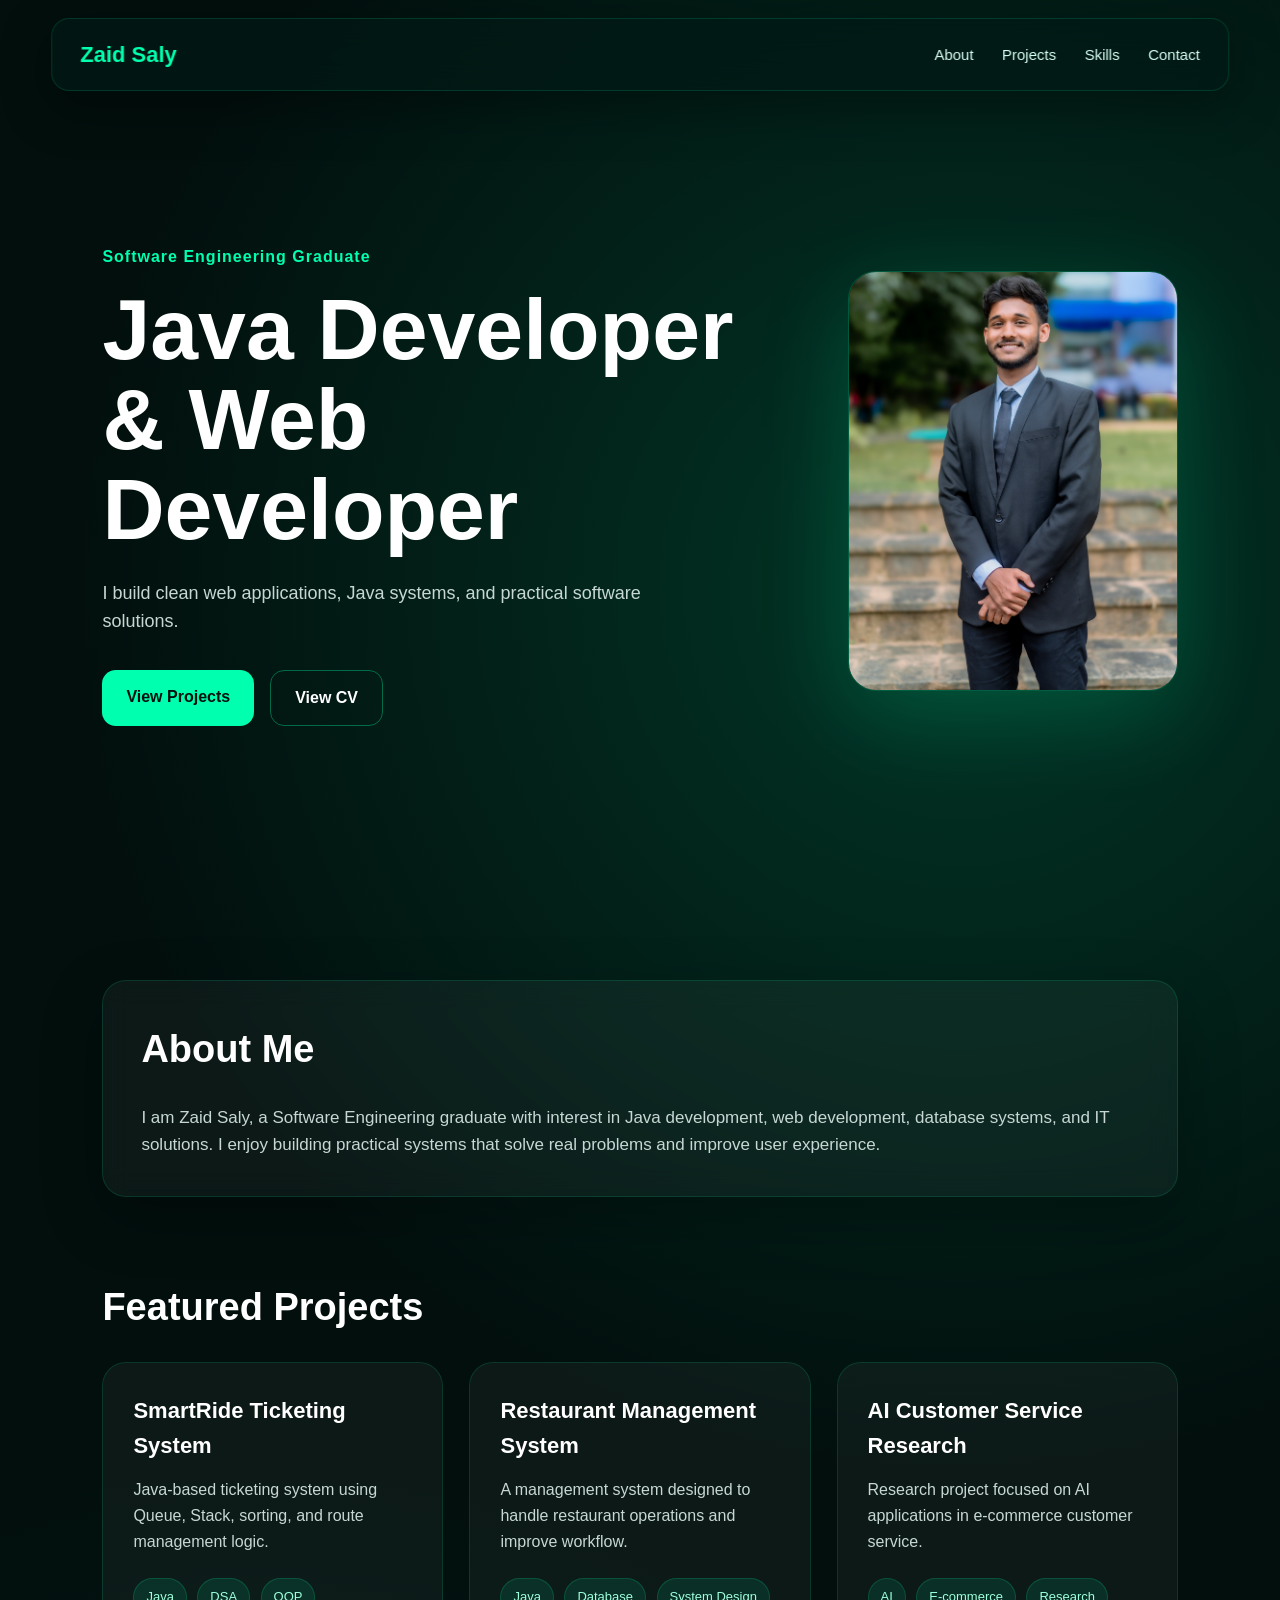
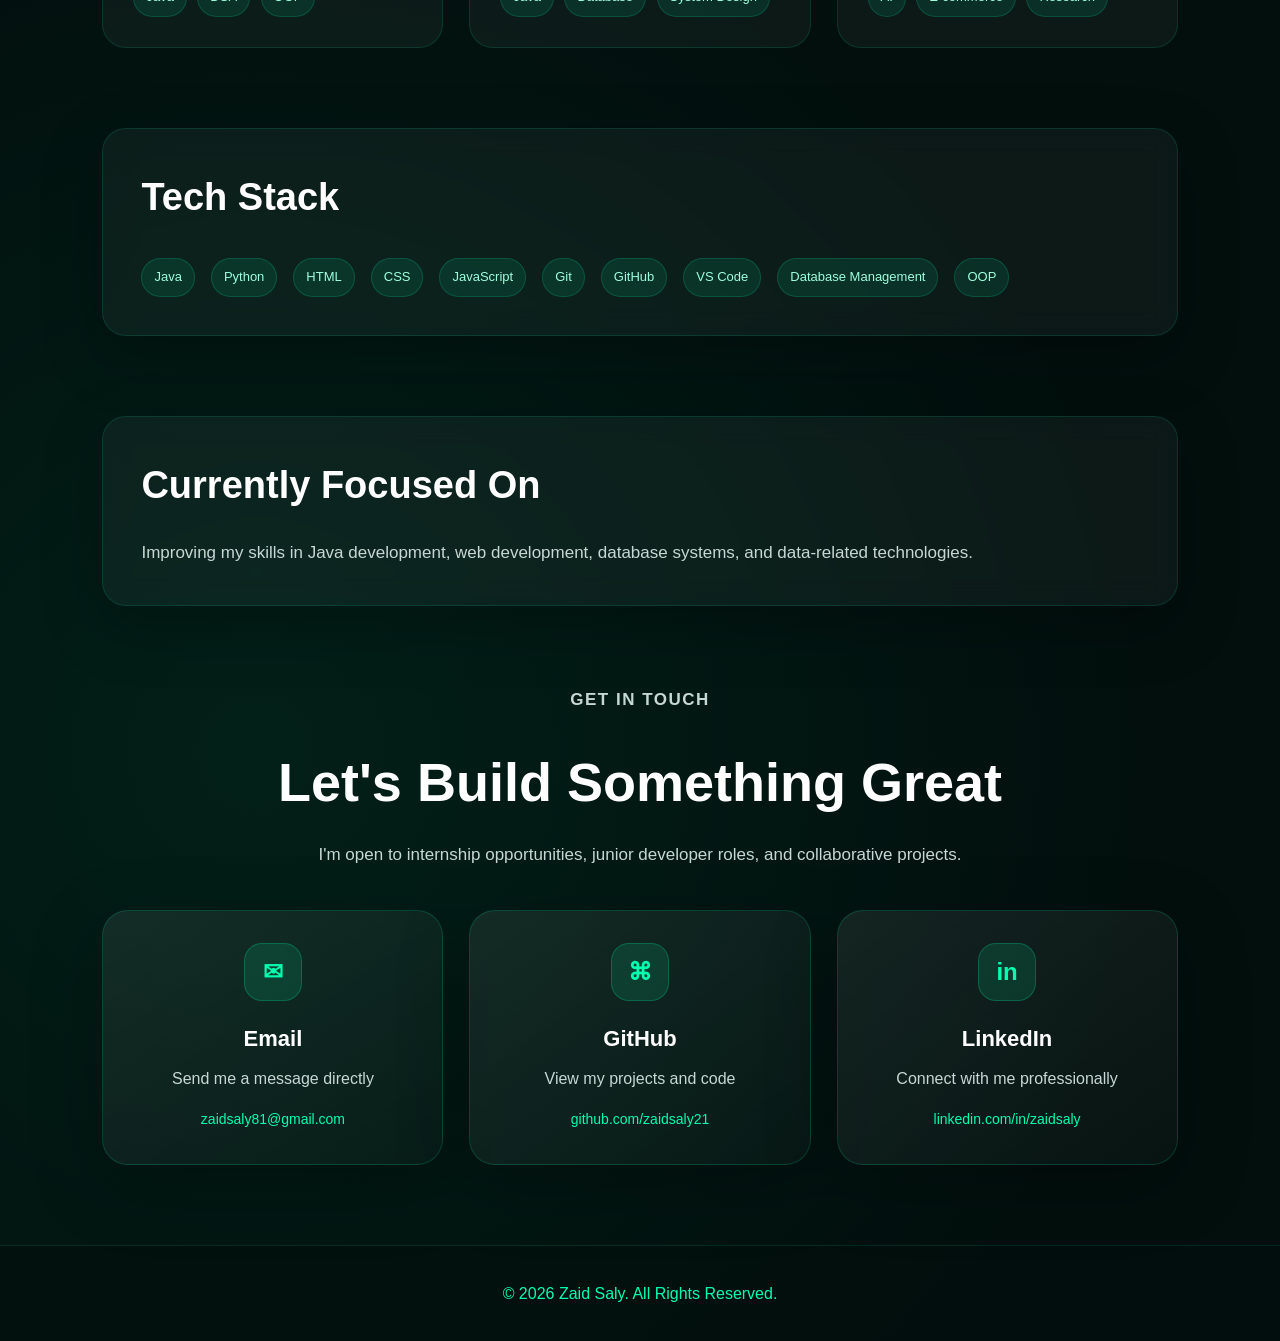
==== index.html @ 328b00de "Upgrade contact section" ====
<!DOCTYPE html>
<html lang="en">
<head>
  <meta charset="UTF-8" />
  <meta name="viewport" content="width=device-width, initial-scale=1.0" />
  <title>Zaid Saly | Portfolio</title>
  <link rel="stylesheet" href="style.css" />
</head>
<body>

  <nav class="navbar">
    <div class="logo">Zaid Saly</div>
    <div class="nav-links">
      <a href="#about">About</a>
      <a href="#projects">Projects</a>
      <a href="#skills">Skills</a>
      <a href="#contact">Contact</a>
    </div>
  </nav>

  <section class="hero">
    <div class="hero-content">
      <p class="tag">Software Engineering Graduate</p>
      <h1>Java Developer<br>& Web Developer</h1>
      <p class="hero-text">
        I build clean web applications, Java systems, and practical software solutions.
      </p>

      <div class="hero-buttons">
        <a href="#projects" class="btn primary">View Projects</a>
        <a href="cv.pdf" class="btn secondary" target="_blank">View CV</a>
      </div>
    </div>

    <div class="hero-image">
      <img src="profile.jpg" alt="Zaid Saly" />
    </div>
  </section>

  <section id="about" class="section card">
    <h2>About Me</h2>
    <p>
      I am Zaid Saly, a Software Engineering graduate with interest in Java development,
      web development, database systems, and IT solutions. I enjoy building practical
      systems that solve real problems and improve user experience.
    </p>
  </section>

  <section id="projects" class="section">
    <h2>Featured Projects</h2>

    <div class="project-grid">
      <div class="project-card">
        <h3>SmartRide Ticketing System</h3>
        <p>
          Java-based ticketing system using Queue, Stack, sorting, and route management logic.
        </p>
        <span>Java</span>
        <span>DSA</span>
        <span>OOP</span>
      </div>

      <div class="project-card">
        <h3>Restaurant Management System</h3>
        <p>
          A management system designed to handle restaurant operations and improve workflow.
        </p>
        <span>Java</span>
        <span>Database</span>
        <span>System Design</span>
      </div>

      <div class="project-card">
        <h3>AI Customer Service Research</h3>
        <p>
          Research project focused on AI applications in e-commerce customer service.
        </p>
        <span>AI</span>
        <span>E-commerce</span>
        <span>Research</span>
      </div>
    </div>
  </section>

  <section id="skills" class="section card">
    <h2>Tech Stack</h2>

    <div class="skills">
      <span>Java</span>
      <span>Python</span>
      <span>HTML</span>
      <span>CSS</span>
      <span>JavaScript</span>
      <span>Git</span>
      <span>GitHub</span>
      <span>VS Code</span>
      <span>Database Management</span>
      <span>OOP</span>
    </div>
  </section>

  <section class="section card">
    <h2>Currently Focused On</h2>
    <p>
      Improving my skills in Java development, web development, database systems,
      and data-related technologies.
    </p>
  </section>

  <section id="contact" class="section contact">
    <div class="contact-header">
      <p class="section-tag">Get In Touch</p>
      <h2>Let's Build Something Great</h2>
      <p>
        I'm open to internship opportunities, junior developer roles, and collaborative projects.
      </p>
    </div>

    <div class="contact-grid">
      <a href="mailto:zaidsaly81@gmail.com" class="contact-card">
        <div class="contact-icon">✉</div>
        <h3>Email</h3>
        <p>Send me a message directly</p>
        <span>zaidsaly81@gmail.com</span>
      </a>

      <a href="https://github.com/zaidsaly21" target="_blank" class="contact-card">
        <div class="contact-icon">⌘</div>
        <h3>GitHub</h3>
        <p>View my projects and code</p>
        <span>github.com/zaidsaly21</span>
      </a>

      <a href="https://www.linkedin.com/in/zaidsaly" target="_blank" class="contact-card">
        <div class="contact-icon">in</div>
        <h3>LinkedIn</h3>
        <p>Connect with me professionally</p>
        <span>linkedin.com/in/zaidsaly</span>
      </a>
    </div>
  </section>

  <footer>
    <p>© 2026 Zaid Saly. All Rights Reserved.</p>
  </footer>

  <script src="script.js"></script>
</body>
</html>
---- style.css ----
* {
  margin: 0;
  padding: 0;
  box-sizing: border-box;
  font-family: "Segoe UI", sans-serif;
}

html {
  scroll-behavior: smooth;
}

body {
  background:
    radial-gradient(circle at 75% 20%, rgba(0, 255, 170, 0.16), transparent 35%),
    radial-gradient(circle at 20% 80%, rgba(0, 180, 120, 0.10), transparent 35%),
    #020f0d;
  color: #ffffff;
  line-height: 1.6;
}

/* Navbar */
.navbar {
  position: fixed;
  top: 18px;
  left: 50%;
  transform: translateX(-50%);
  width: 92%;
  max-width: 1180px;
  padding: 18px 28px;
  display: flex;
  justify-content: space-between;
  align-items: center;
  background: rgba(2, 25, 21, 0.72);
  border: 1px solid rgba(0, 255, 170, 0.15);
  border-radius: 18px;
  backdrop-filter: blur(16px);
  z-index: 1000;
  box-shadow: 0 15px 50px rgba(0, 0, 0, 0.35);
}

.logo {
  font-size: 22px;
  font-weight: 700;
  color: #00ffae;
}

.nav-links a {
  color: #d8fff3;
  text-decoration: none;
  margin-left: 24px;
  font-size: 15px;
  transition: 0.3s;
}

.nav-links a:hover {
  color: #00ffae;
}

/* Hero */
.hero {
  min-height: 100vh;
  padding: 150px 8% 80px;
  display: flex;
  justify-content: space-between;
  align-items: center;
  gap: 60px;
}

.hero-content {
  max-width: 650px;
}

.tag {
  color: #00ffae;
  font-weight: 600;
  margin-bottom: 14px;
  letter-spacing: 1px;
}

.hero h1 {
  font-size: clamp(46px, 7vw, 86px);
  line-height: 1.05;
  margin-bottom: 24px;
}

.hero-text {
  max-width: 560px;
  color: #c7d8d4;
  font-size: 18px;
  margin-bottom: 34px;
}

.hero-buttons {
  display: flex;
  gap: 16px;
  flex-wrap: wrap;
}

.btn {
  padding: 14px 24px;
  border-radius: 14px;
  text-decoration: none;
  font-weight: 600;
  transition: 0.3s;
}

.primary {
  background: #00ffae;
  color: #02110d;
}

.primary:hover {
  transform: translateY(-4px);
  box-shadow: 0 15px 40px rgba(0, 255, 174, 0.25);
}

.secondary {
  border: 1px solid rgba(0, 255, 174, 0.35);
  color: #ffffff;
}

.secondary:hover {
  background: rgba(0, 255, 174, 0.10);
  transform: translateY(-4px);
}

/* Hero image */
.hero-image img {
  width: 330px;
  height: 420px;
  object-fit: cover;
  border-radius: 28px;
  border: 1px solid rgba(0, 255, 174, 0.22);
  box-shadow: 0 25px 90px rgba(0, 255, 170, 0.18);
}

/* Sections */
.section {
  width: 84%;
  max-width: 1180px;
  margin: 80px auto;
}

.section h2 {
  font-size: 38px;
  margin-bottom: 24px;
}

.card {
  padding: 38px;
  background: rgba(255, 255, 255, 0.045);
  border: 1px solid rgba(0, 255, 174, 0.13);
  border-radius: 24px;
  backdrop-filter: blur(14px);
  box-shadow: 0 20px 60px rgba(0, 0, 0, 0.25);
}

.card p {
  color: #c7d8d4;
  font-size: 17px;
}

/* Projects */
.project-grid {
  display: grid;
  grid-template-columns: repeat(3, 1fr);
  gap: 26px;
}

.project-card {
  padding: 30px;
  border-radius: 24px;
  background: rgba(255, 255, 255, 0.045);
  border: 1px solid rgba(0, 255, 174, 0.13);
  transition: 0.3s;
}

.project-card:hover {
  transform: translateY(-10px);
  box-shadow: 0 22px 70px rgba(0, 255, 174, 0.12);
}

.project-card h3 {
  font-size: 22px;
  margin-bottom: 14px;
}

.project-card p {
  color: #c7d8d4;
  margin-bottom: 18px;
}

.project-card span,
.skills span {
  display: inline-block;
  margin: 6px 6px 0 0;
  padding: 8px 12px;
  background: rgba(0, 255, 174, 0.10);
  color: #9effdd;
  border: 1px solid rgba(0, 255, 174, 0.16);
  border-radius: 999px;
  font-size: 13px;
}

/* Skills */
.skills {
  display: flex;
  flex-wrap: wrap;
  gap: 10px;
}

/* Contact */
.contact {
  text-align: center;
}

.contact p {
  color: #c7d8d4;
  margin-bottom: 26px;
}

.contact .hero-buttons {
  justify-content: center;
}

/* Footer */
footer {
  text-align: center;
  padding: 35px 20px;
  color: #8da39d;
}

/* Animation */
.reveal {
  opacity: 0;
  transform: translateY(35px);
  transition: 0.8s ease;
}

.reveal.active {
  opacity: 1;
  transform: translateY(0);
}

/* Mobile */
@media (max-width: 900px) {
  .hero {
    flex-direction: column;
    text-align: center;
    padding-top: 140px;
  }

  .hero-buttons {
    justify-content: center;
  }

  .project-grid {
    grid-template-columns: 1fr;
  }

  .nav-links {
    display: none;
  }

  .hero-image img {
    width: 280px;
    height: 360px;
  }
}

/* Advanced Contact Section */
.contact {
  text-align: center;
}

.contact-header {
  max-width: 760px;
  margin: 0 auto 42px;
}

.section-tag {
  color: #00ffae;
  font-weight: 700;
  letter-spacing: 1.5px;
  text-transform: uppercase;
  margin-bottom: 10px;
}

.contact-header h2 {
  font-size: clamp(34px, 5vw, 54px);
  margin-bottom: 16px;
}

.contact-header p {
  color: #c7d8d4;
  font-size: 17px;
}

.contact-grid {
  display: grid;
  grid-template-columns: repeat(3, 1fr);
  gap: 26px;
}

.contact-card {
  text-decoration: none;
  color: #ffffff;
  padding: 32px 26px;
  border-radius: 26px;
  background:
    linear-gradient(145deg, rgba(255,255,255,0.075), rgba(255,255,255,0.025));
  border: 1px solid rgba(0, 255, 174, 0.16);
  box-shadow: 0 20px 70px rgba(0, 0, 0, 0.25);
  transition: 0.35s ease;
  position: relative;
  overflow: hidden;
}

.contact-card::before {
  content: "";
  position: absolute;
  inset: -1px;
  background: radial-gradient(circle at top, rgba(0, 255, 174, 0.18), transparent 45%);
  opacity: 0;
  transition: 0.35s ease;
}

.contact-card:hover::before {
  opacity: 1;
}

.contact-card:hover {
  transform: translateY(-10px);
  border-color: rgba(0, 255, 174, 0.38);
  box-shadow: 0 28px 90px rgba(0, 255, 174, 0.13);
}

.contact-icon {
  width: 58px;
  height: 58px;
  margin: 0 auto 20px;
  border-radius: 18px;
  display: grid;
  place-items: center;
  background: rgba(0, 255, 174, 0.12);
  color: #00ffae;
  border: 1px solid rgba(0, 255, 174, 0.22);
  font-size: 24px;
  font-weight: 800;
}

.contact-card h3 {
  font-size: 22px;
  margin-bottom: 10px;
  position: relative;
  z-index: 1;
}

.contact-card p {
  color: #c7d8d4;
  margin-bottom: 14px;
  position: relative;
  z-index: 1;
}

.contact-card span {
  color: #00ffae;
  font-size: 14px;
  position: relative;
  z-index: 1;
}

/* Footer same color style */
footer {
  border-top: 1px solid rgba(0, 255, 174, 0.12);
  background: rgba(2, 15, 13, 0.65);
}

footer p {
  color: #00ffae;
}

/* Mobile contact cards */
@media (max-width: 900px) {
  .contact-grid {
    grid-template-columns: 1fr;
  }
}
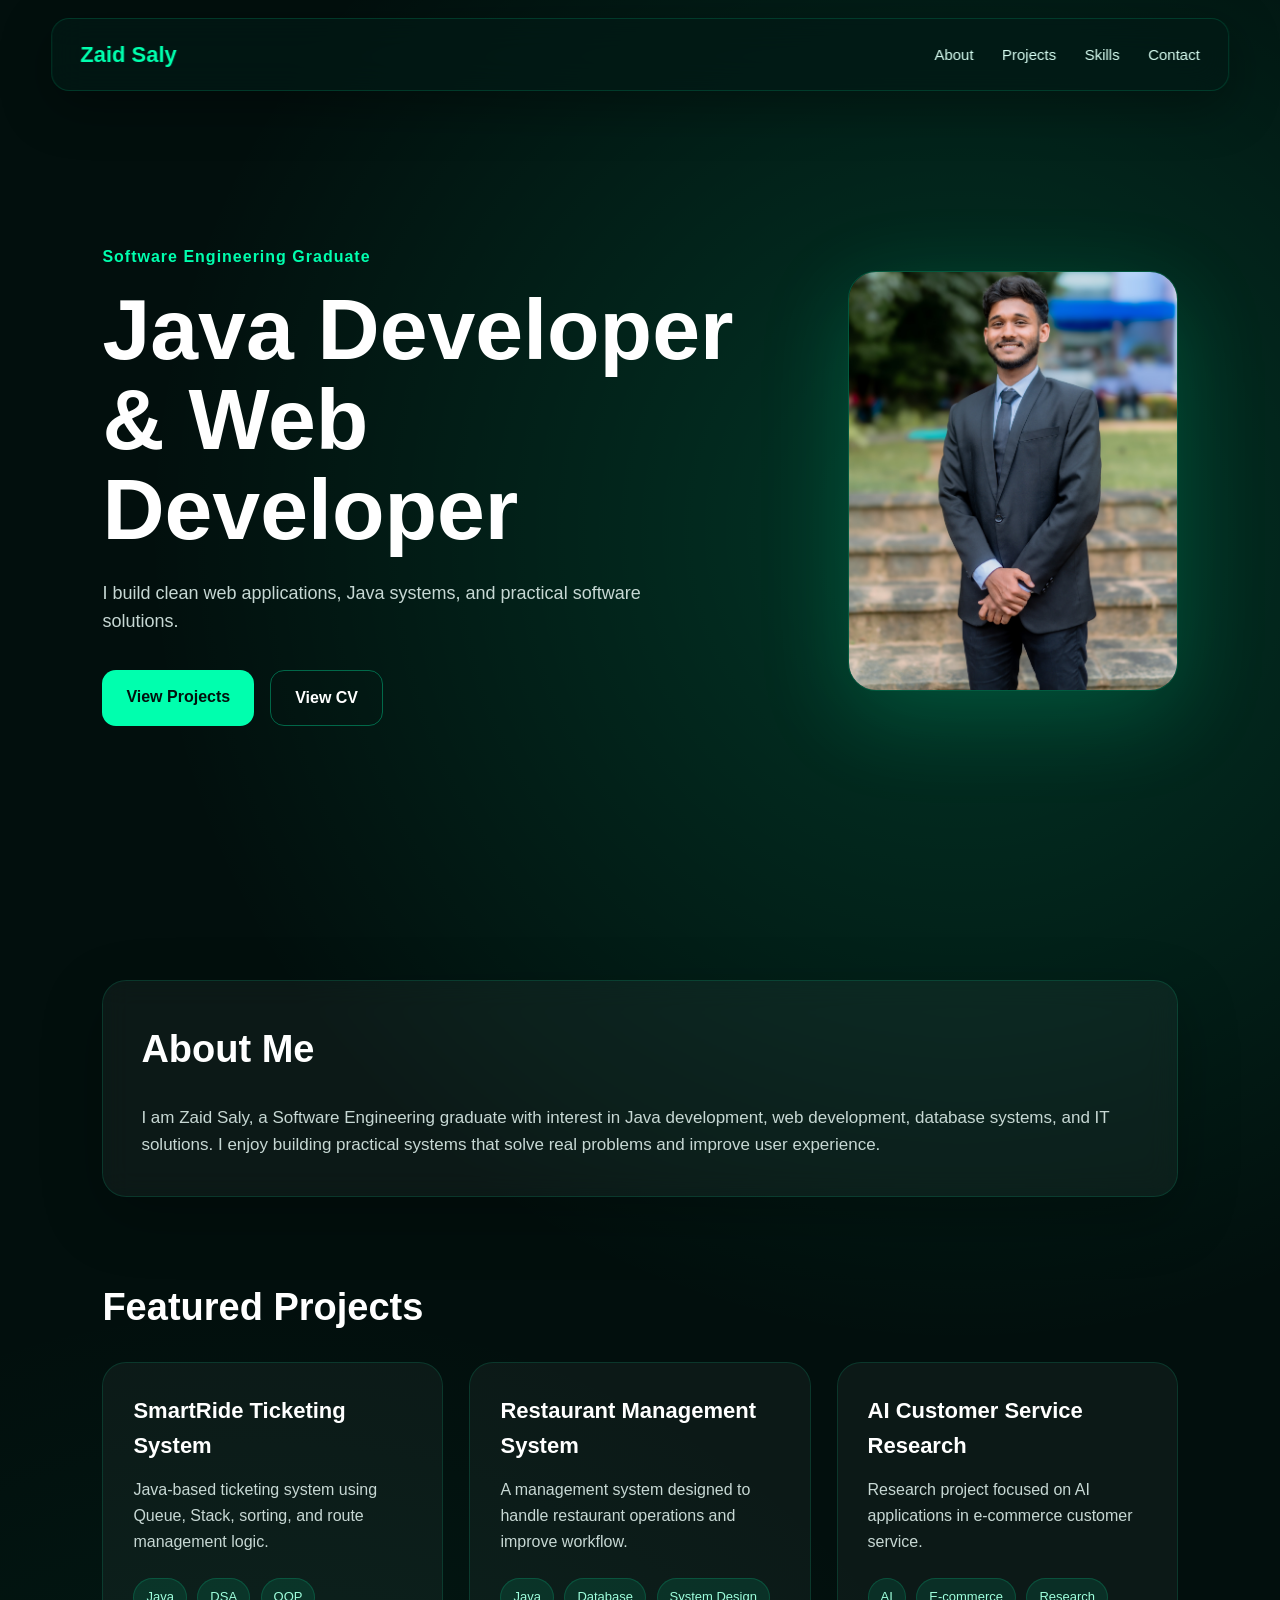
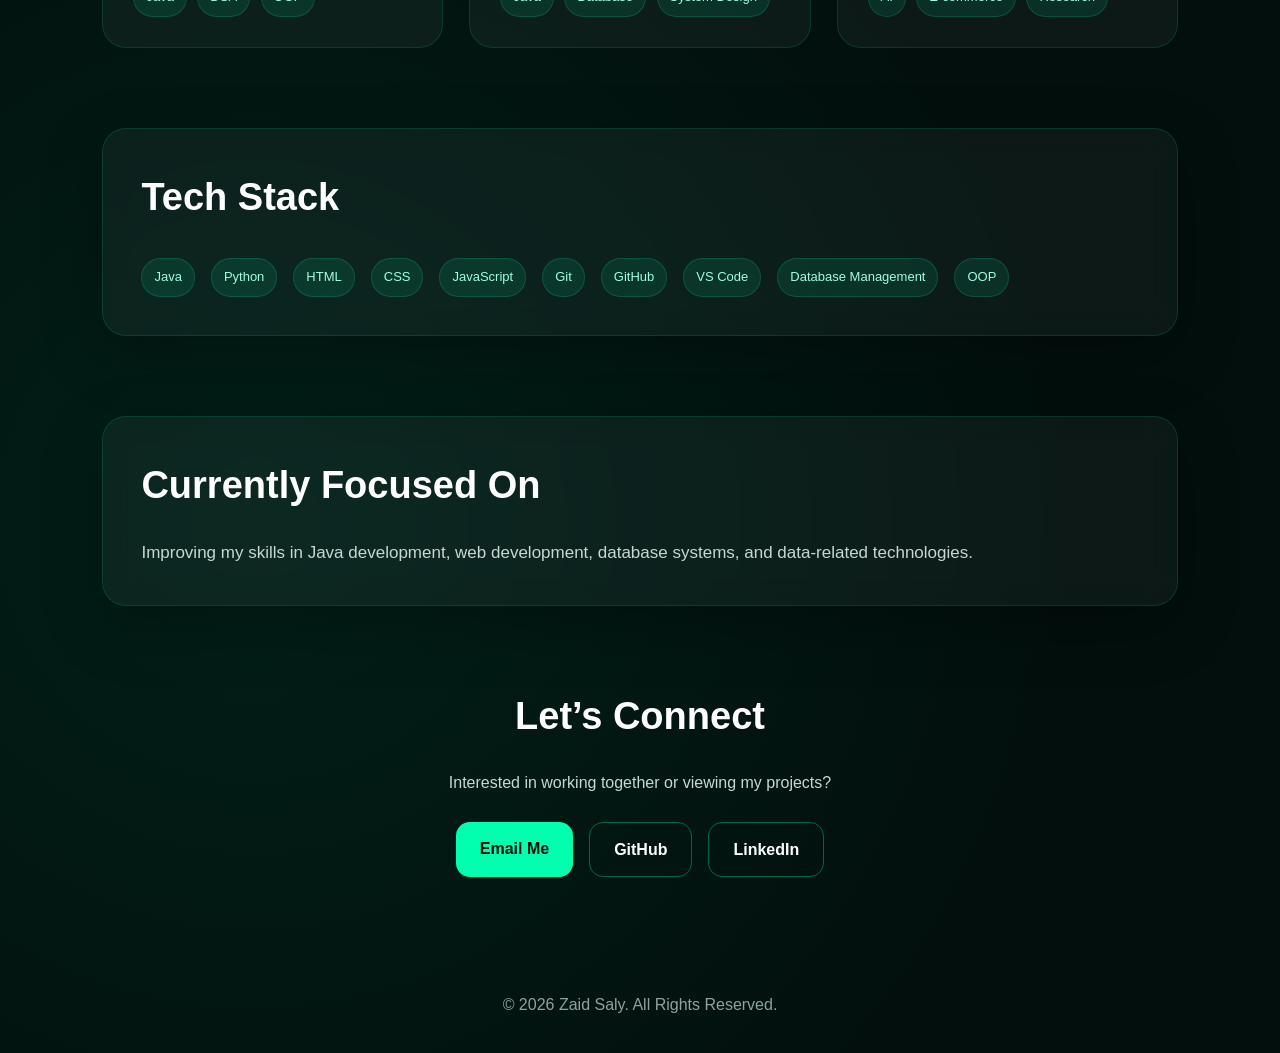
==== commit 4a0e0655: "Upgrade portfolio design" ====
--- a/index.html
+++ b/index.html
@@ -108,35 +108,13 @@
   </section>
 
   <section id="contact" class="section contact">
-    <div class="contact-header">
-      <p class="section-tag">Get In Touch</p>
-      <h2>Let's Build Something Great</h2>
-      <p>
-        I'm open to internship opportunities, junior developer roles, and collaborative projects.
-      </p>
-    </div>
+    <h2>Let’s Connect</h2>
+    <p>Interested in working together or viewing my projects?</p>
 
-    <div class="contact-grid">
-      <a href="mailto:zaidsaly81@gmail.com" class="contact-card">
-        <div class="contact-icon">✉</div>
-        <h3>Email</h3>
-        <p>Send me a message directly</p>
-        <span>zaidsaly81@gmail.com</span>
-      </a>
-
-      <a href="https://github.com/zaidsaly21" target="_blank" class="contact-card">
-        <div class="contact-icon">⌘</div>
-        <h3>GitHub</h3>
-        <p>View my projects and code</p>
-        <span>github.com/zaidsaly21</span>
-      </a>
-
-      <a href="https://www.linkedin.com/in/zaidsaly" target="_blank" class="contact-card">
-        <div class="contact-icon">in</div>
-        <h3>LinkedIn</h3>
-        <p>Connect with me professionally</p>
-        <span>linkedin.com/in/zaidsaly</span>
-      </a>
+    <div class="hero-buttons">
+      <a href="mailto:zaidsaly81@gmail.com" class="btn primary">Email Me</a>
+      <a href="https://github.com/zaidsaly21" class="btn secondary" target="_blank">GitHub</a>
+      <a href="https://www.linkedin.com/in/zaidsaly" class="btn secondary" target="_blank">LinkedIn</a>
     </div>
   </section>
 
--- a/style.css
+++ b/style.css
@@ -266,123 +266,4 @@
     width: 280px;
     height: 360px;
   }
-}
-
-/* Advanced Contact Section */
-.contact {
-  text-align: center;
-}
-
-.contact-header {
-  max-width: 760px;
-  margin: 0 auto 42px;
-}
-
-.section-tag {
-  color: #00ffae;
-  font-weight: 700;
-  letter-spacing: 1.5px;
-  text-transform: uppercase;
-  margin-bottom: 10px;
-}
-
-.contact-header h2 {
-  font-size: clamp(34px, 5vw, 54px);
-  margin-bottom: 16px;
-}
-
-.contact-header p {
-  color: #c7d8d4;
-  font-size: 17px;
-}
-
-.contact-grid {
-  display: grid;
-  grid-template-columns: repeat(3, 1fr);
-  gap: 26px;
-}
-
-.contact-card {
-  text-decoration: none;
-  color: #ffffff;
-  padding: 32px 26px;
-  border-radius: 26px;
-  background:
-    linear-gradient(145deg, rgba(255,255,255,0.075), rgba(255,255,255,0.025));
-  border: 1px solid rgba(0, 255, 174, 0.16);
-  box-shadow: 0 20px 70px rgba(0, 0, 0, 0.25);
-  transition: 0.35s ease;
-  position: relative;
-  overflow: hidden;
-}
-
-.contact-card::before {
-  content: "";
-  position: absolute;
-  inset: -1px;
-  background: radial-gradient(circle at top, rgba(0, 255, 174, 0.18), transparent 45%);
-  opacity: 0;
-  transition: 0.35s ease;
-}
-
-.contact-card:hover::before {
-  opacity: 1;
-}
-
-.contact-card:hover {
-  transform: translateY(-10px);
-  border-color: rgba(0, 255, 174, 0.38);
-  box-shadow: 0 28px 90px rgba(0, 255, 174, 0.13);
-}
-
-.contact-icon {
-  width: 58px;
-  height: 58px;
-  margin: 0 auto 20px;
-  border-radius: 18px;
-  display: grid;
-  place-items: center;
-  background: rgba(0, 255, 174, 0.12);
-  color: #00ffae;
-  border: 1px solid rgba(0, 255, 174, 0.22);
-  font-size: 24px;
-  font-weight: 800;
-}
-
-.contact-card h3 {
-  font-size: 22px;
-  margin-bottom: 10px;
-  position: relative;
-  z-index: 1;
-}
-
-.contact-card p {
-  color: #c7d8d4;
-  margin-bottom: 14px;
-  position: relative;
-  z-index: 1;
-}
-
-.contact-card span {
-  color: #00ffae;
-  font-size: 14px;
-  position: relative;
-  z-index: 1;
-}
-
-/* Footer same color style */
-footer {
-  border-top: 1px solid rgba(0, 255, 174, 0.12);
-  background: rgba(2, 15, 13, 0.65);
-}
-
-footer p {
-  color: #00ffae;
-}
-
-/* Mobile contact cards */
-@media (max-width: 900px) {
-  .contact-grid {
-    grid-template-columns: 1fr;
-  }
 }
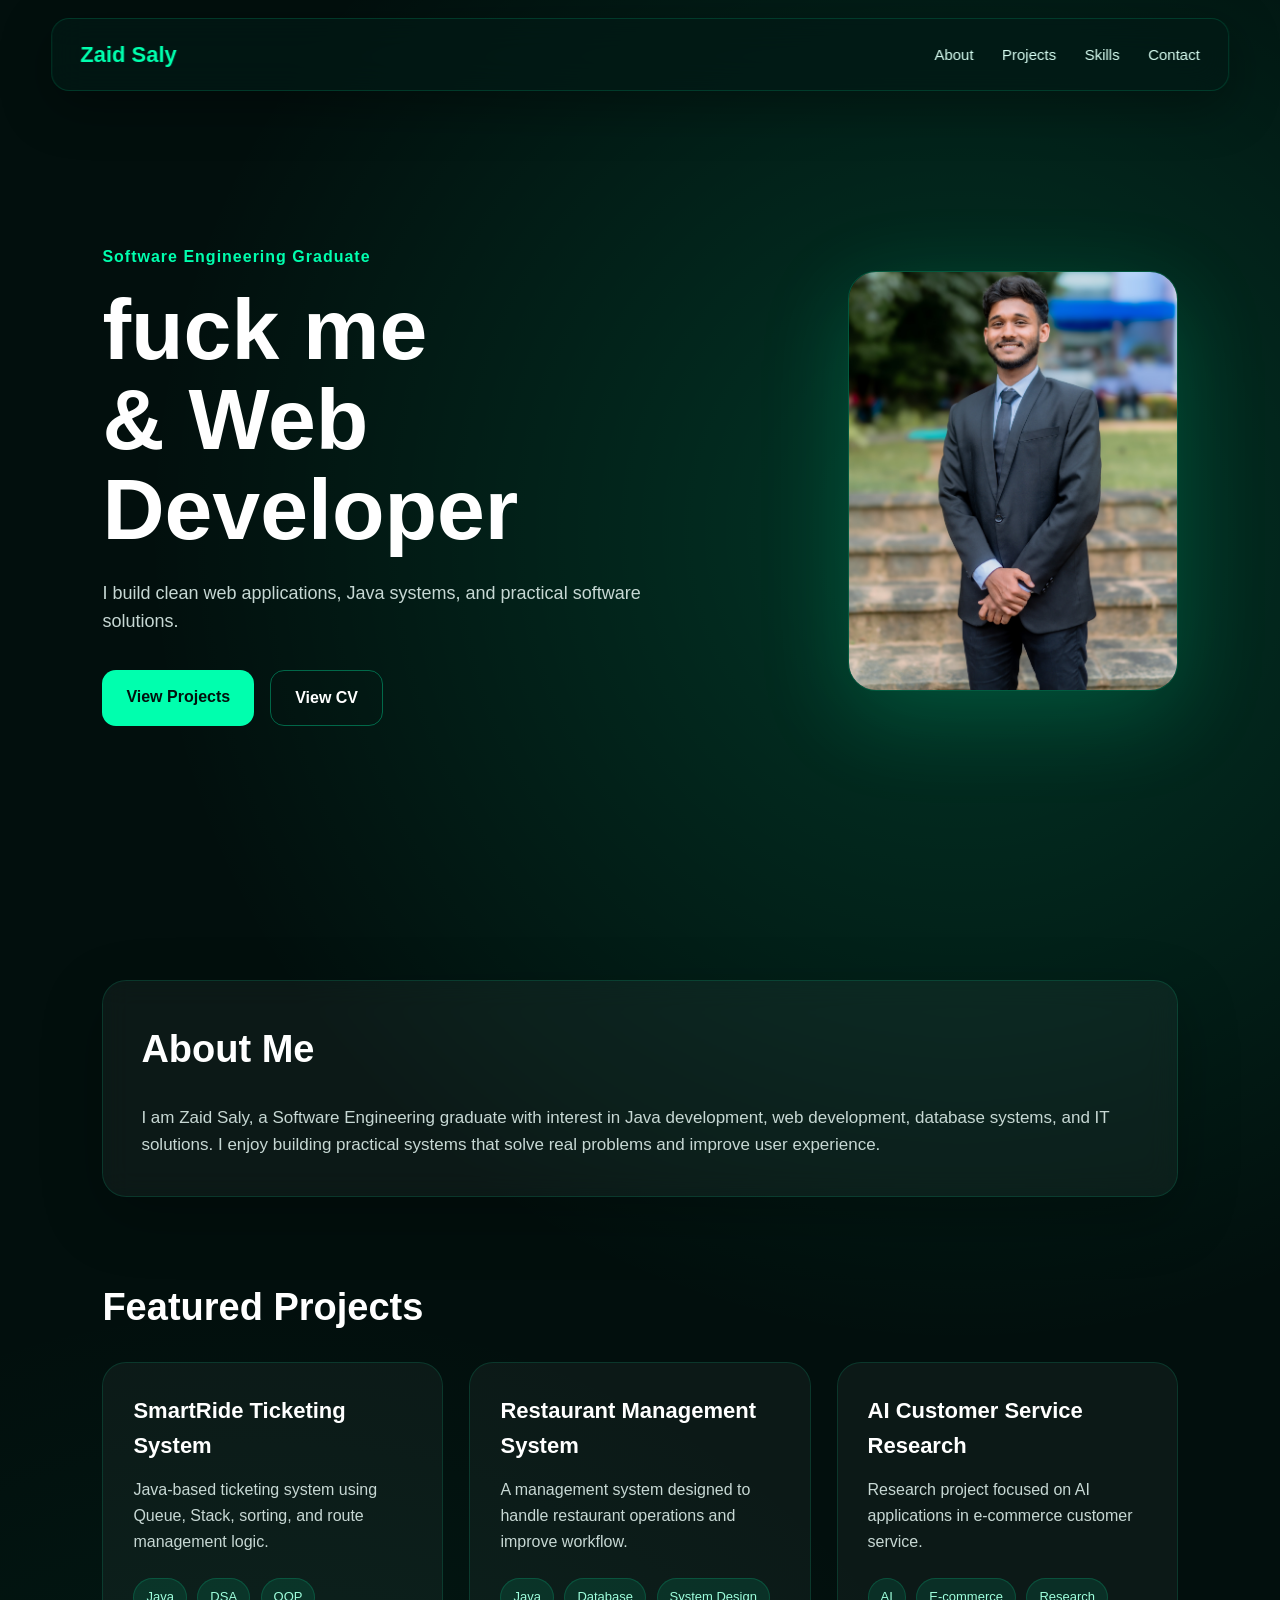
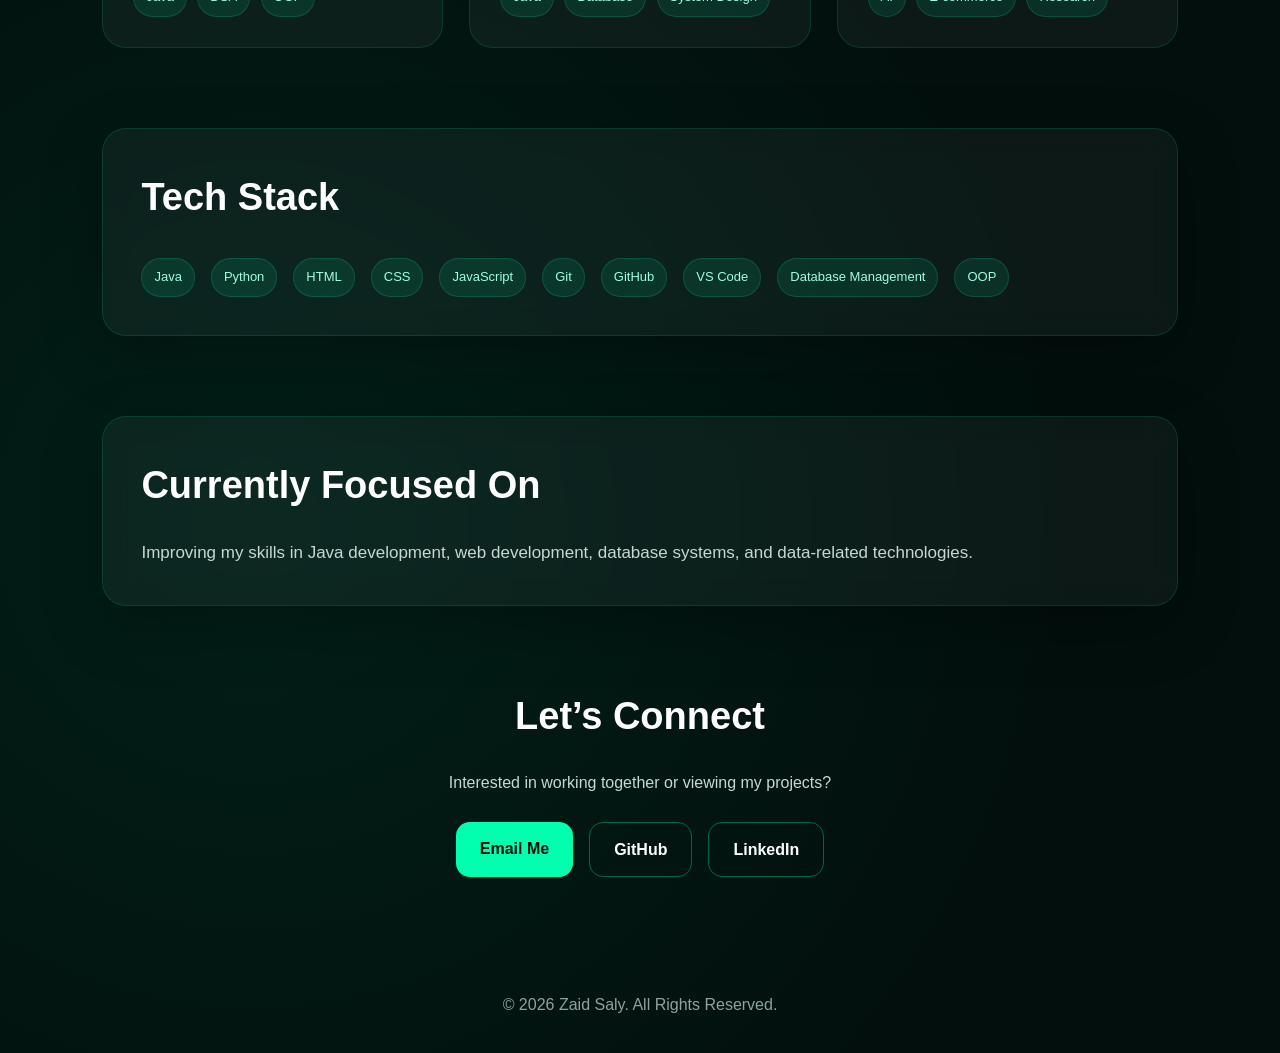
==== commit f334d485: "Upgrade portfolio design" ====
--- a/index.html
+++ b/index.html
@@ -21,7 +21,7 @@
   <section class="hero">
     <div class="hero-content">
       <p class="tag">Software Engineering Graduate</p>
-      <h1>Java Developer<br>& Web Developer</h1>
+      <h1>fuck me<br>& Web Developer</h1>
       <p class="hero-text">
         I build clean web applications, Java systems, and practical software solutions.
       </p>
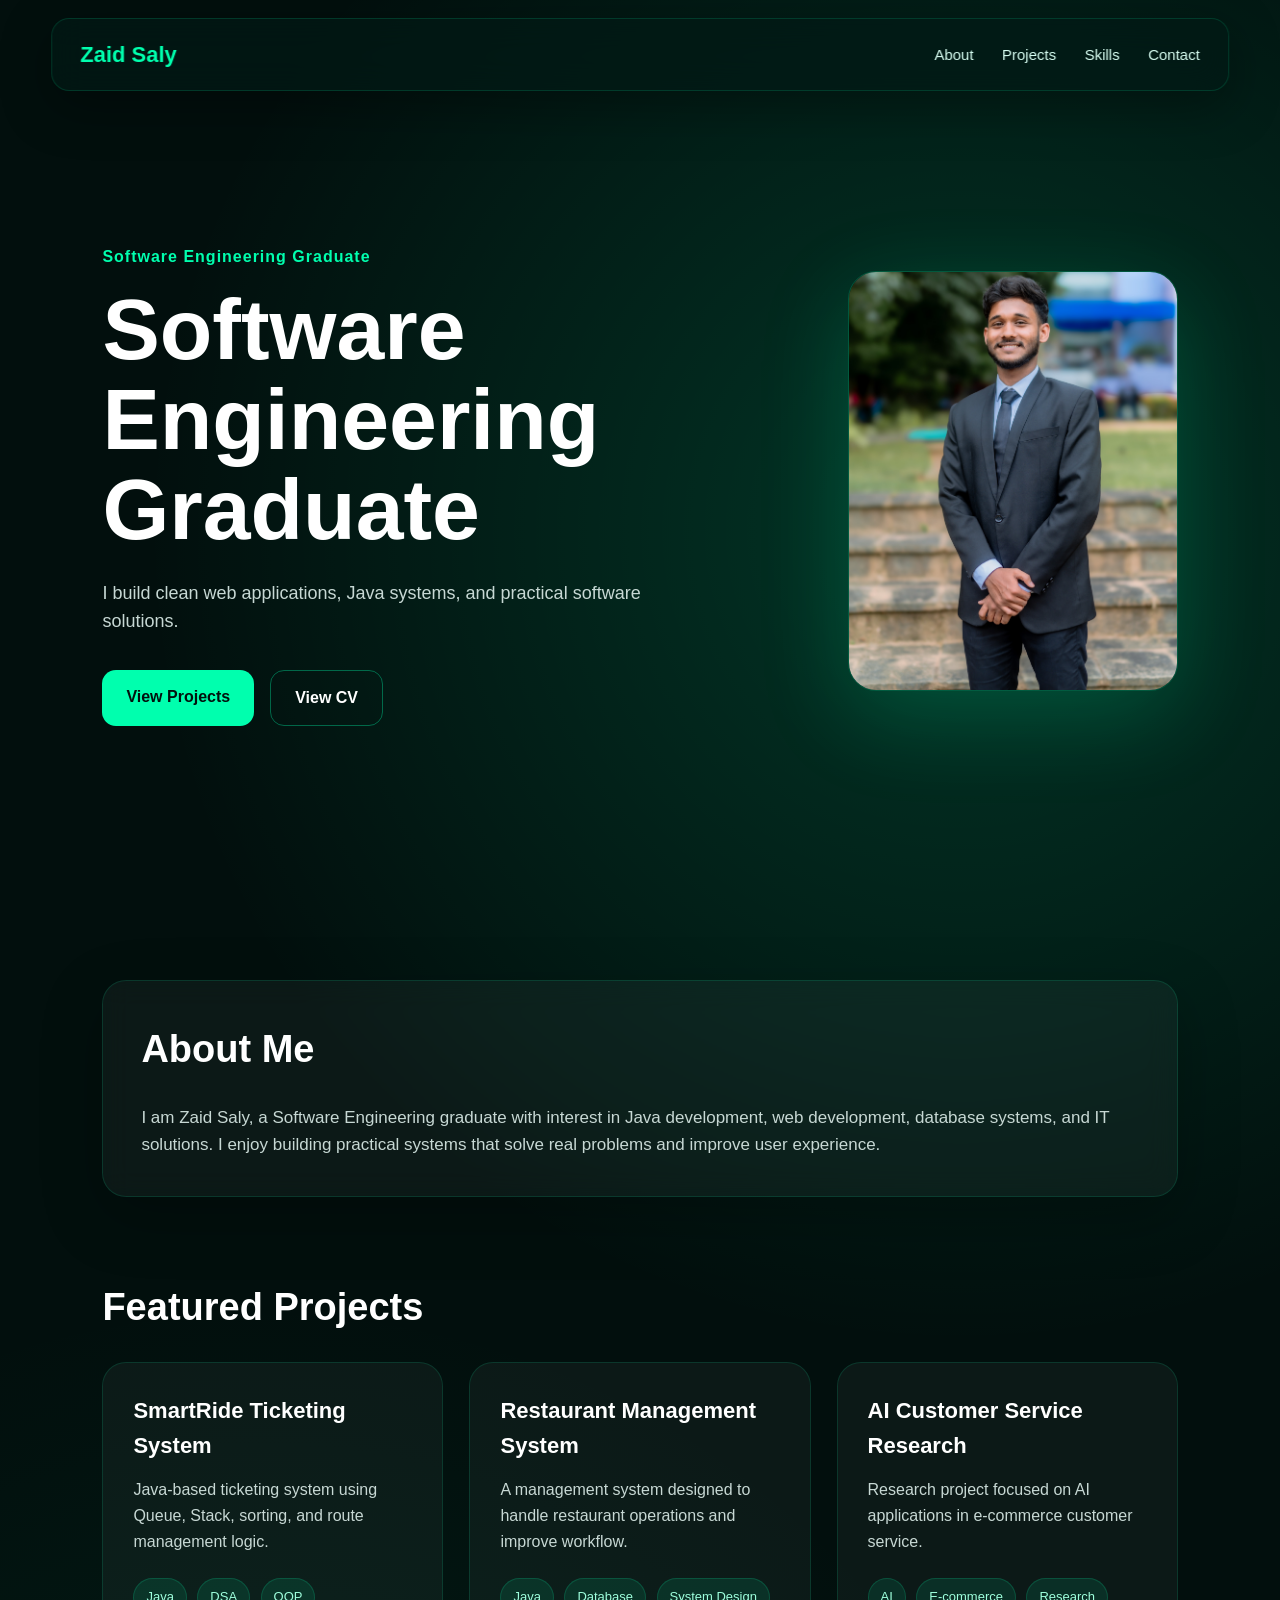
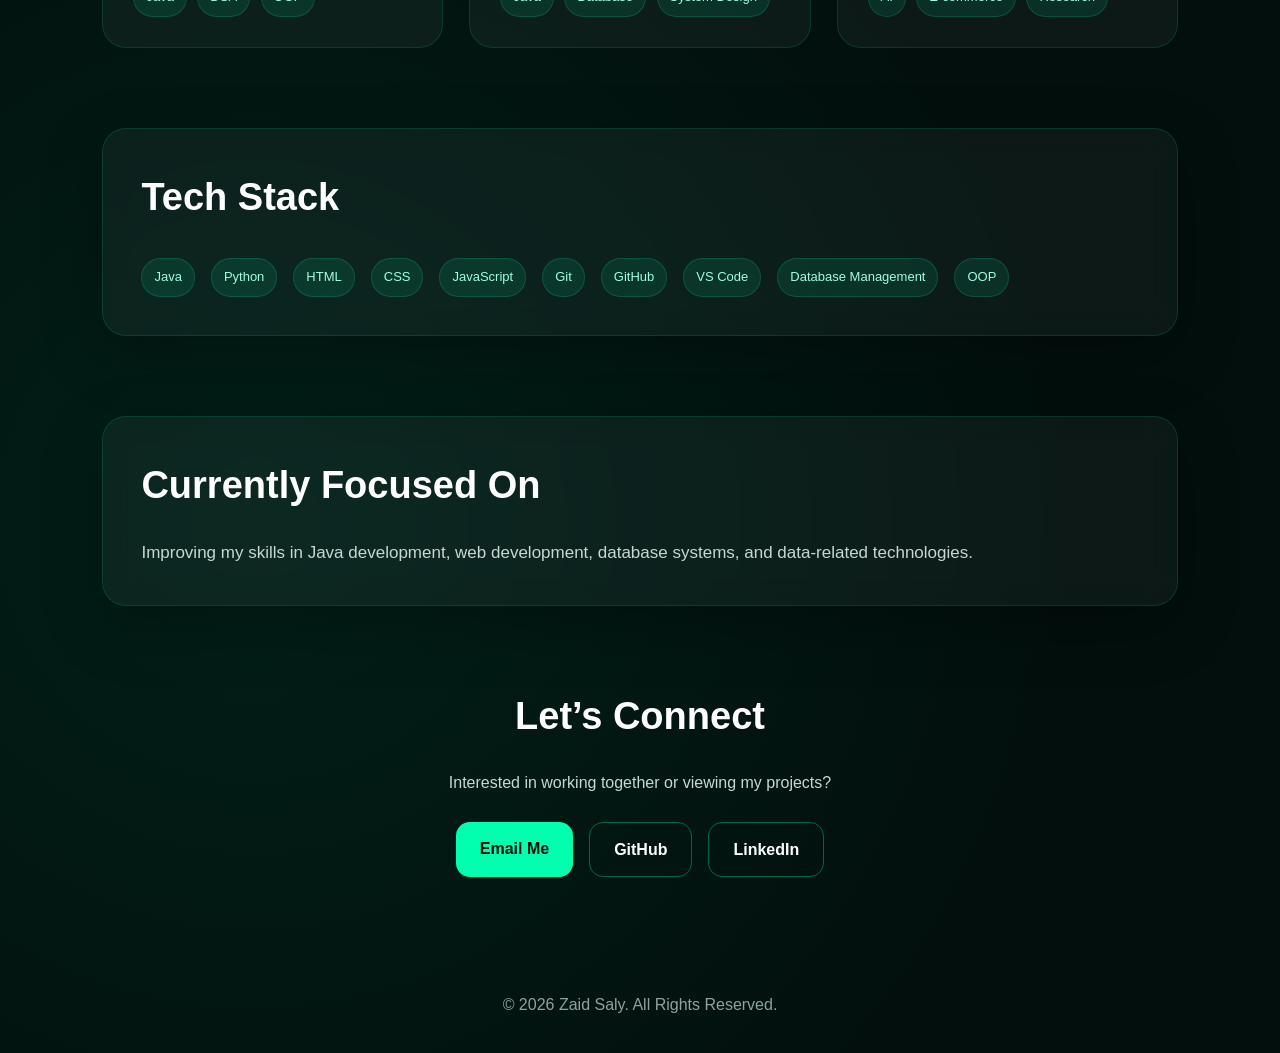
==== commit d9ca2099: "Upgrade portfolio design" ====
--- a/index.html
+++ b/index.html
@@ -21,7 +21,7 @@
   <section class="hero">
     <div class="hero-content">
       <p class="tag">Software Engineering Graduate</p>
-      <h1>fuck me<br>& Web Developer</h1>
+      <h1>Software Engineering Graduate</h1>
       <p class="hero-text">
         I build clean web applications, Java systems, and practical software solutions.
       </p>
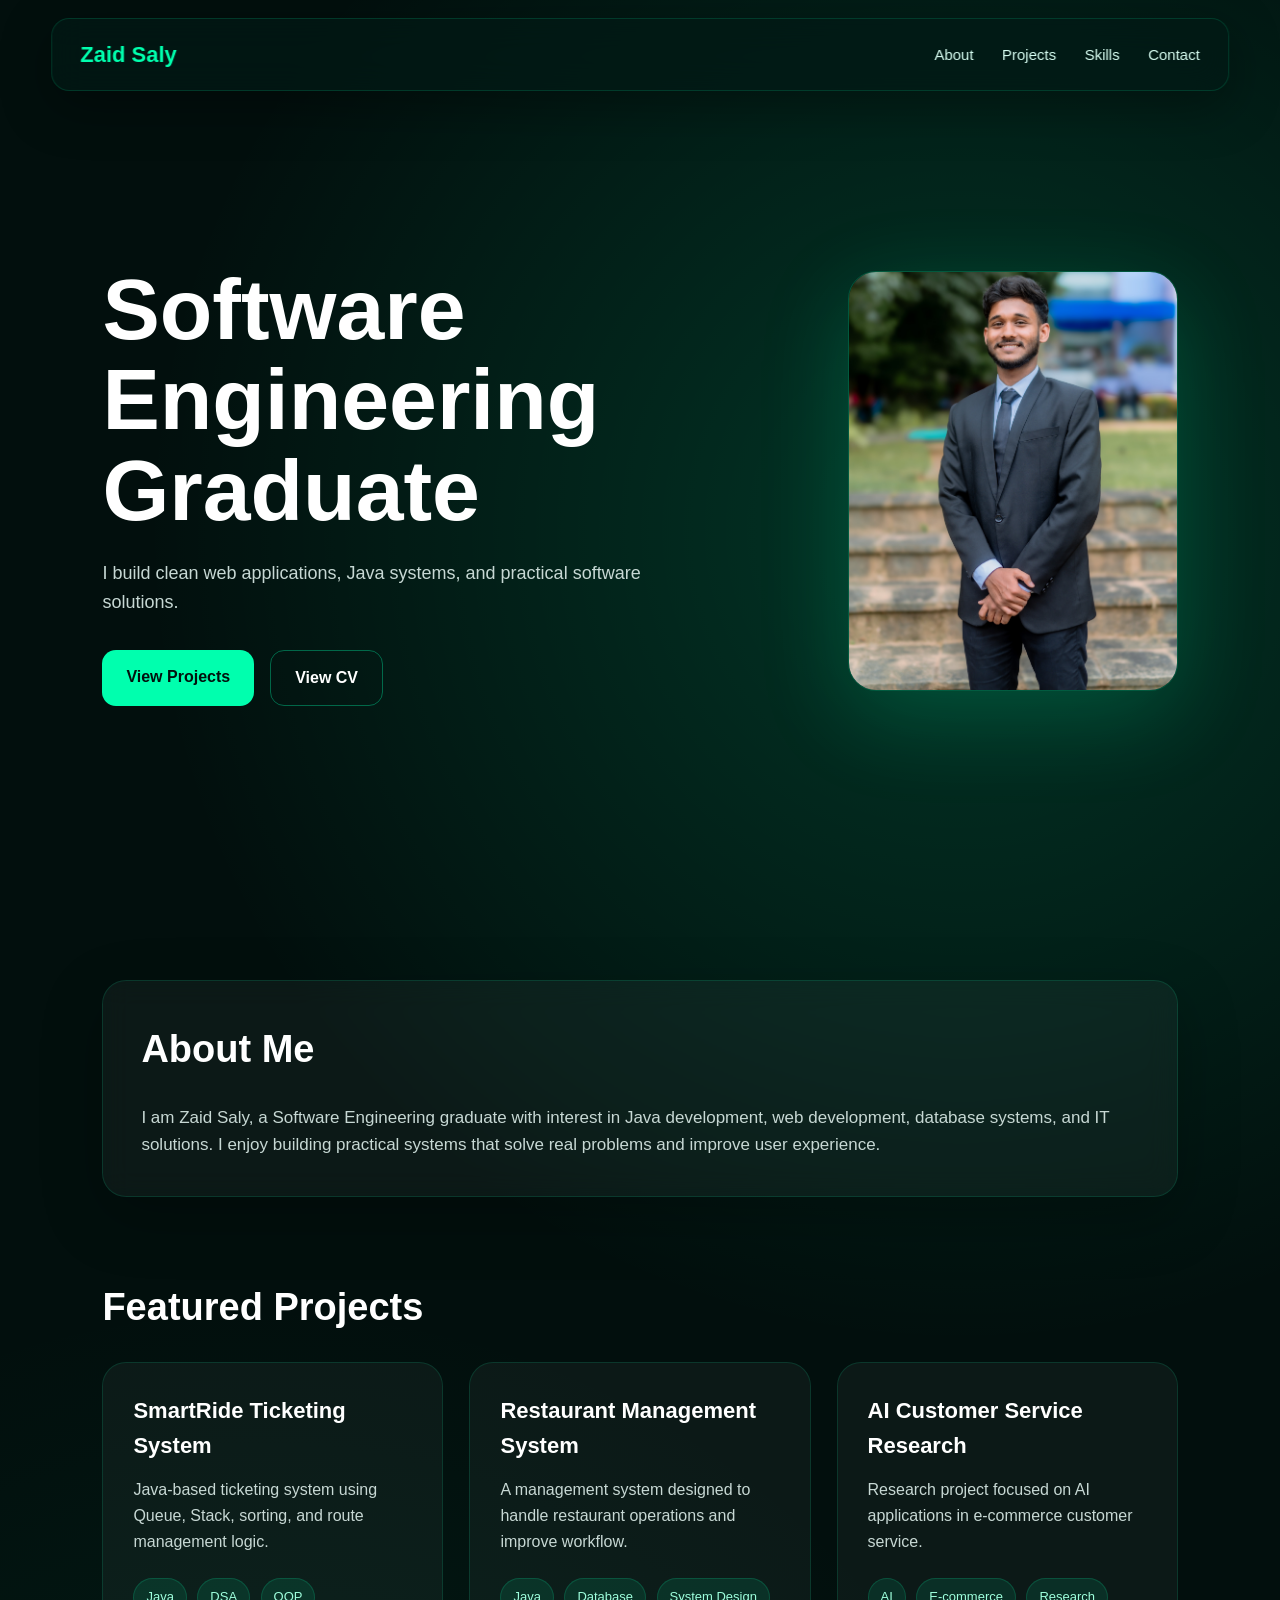
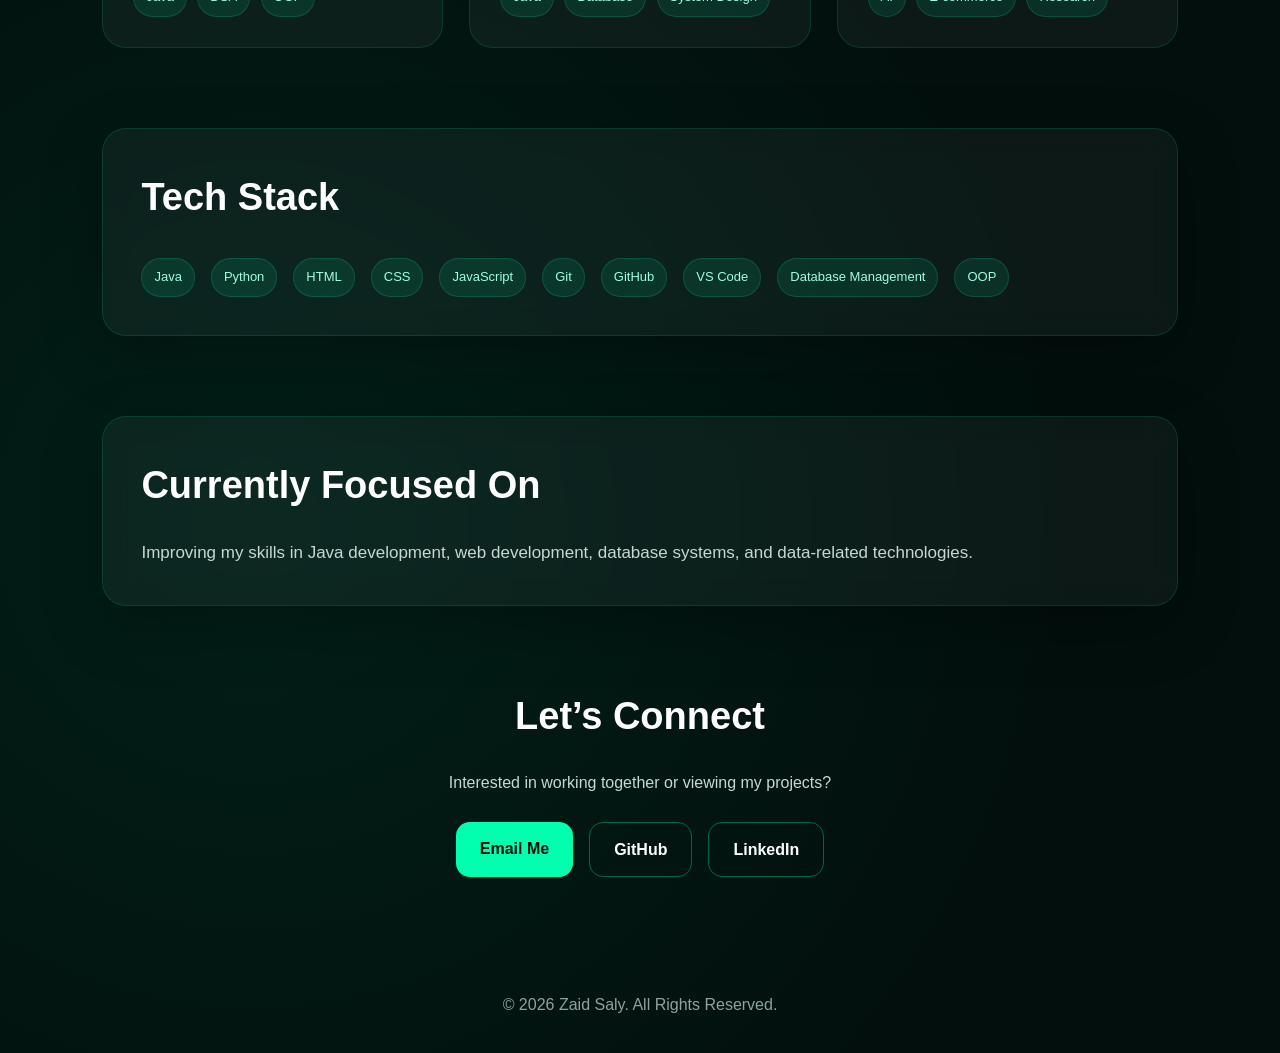
==== commit 557a1bd9: "Upgrade portfolio design" ====
--- a/index.html
+++ b/index.html
@@ -20,7 +20,7 @@
 
   <section class="hero">
     <div class="hero-content">
-      <p class="tag">Software Engineering Graduate</p>
+    
       <h1>Software Engineering Graduate</h1>
       <p class="hero-text">
         I build clean web applications, Java systems, and practical software solutions.
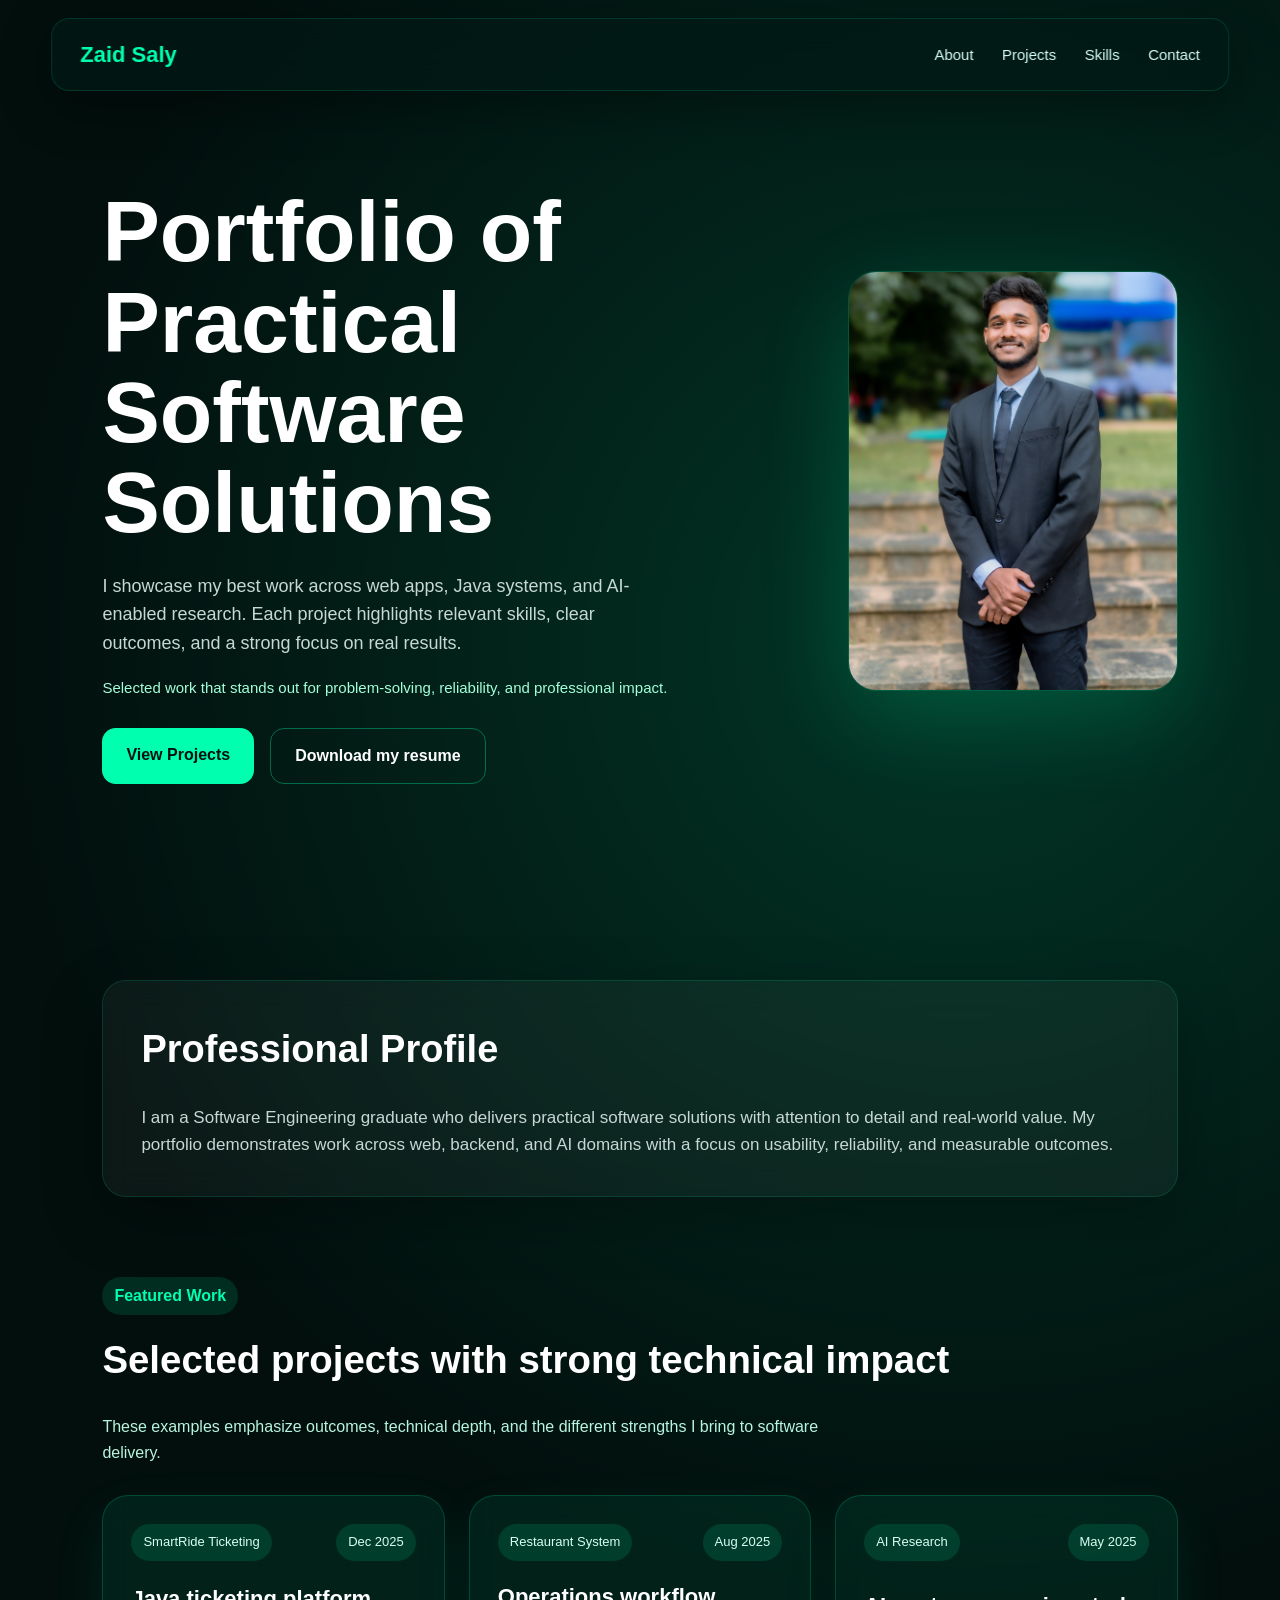
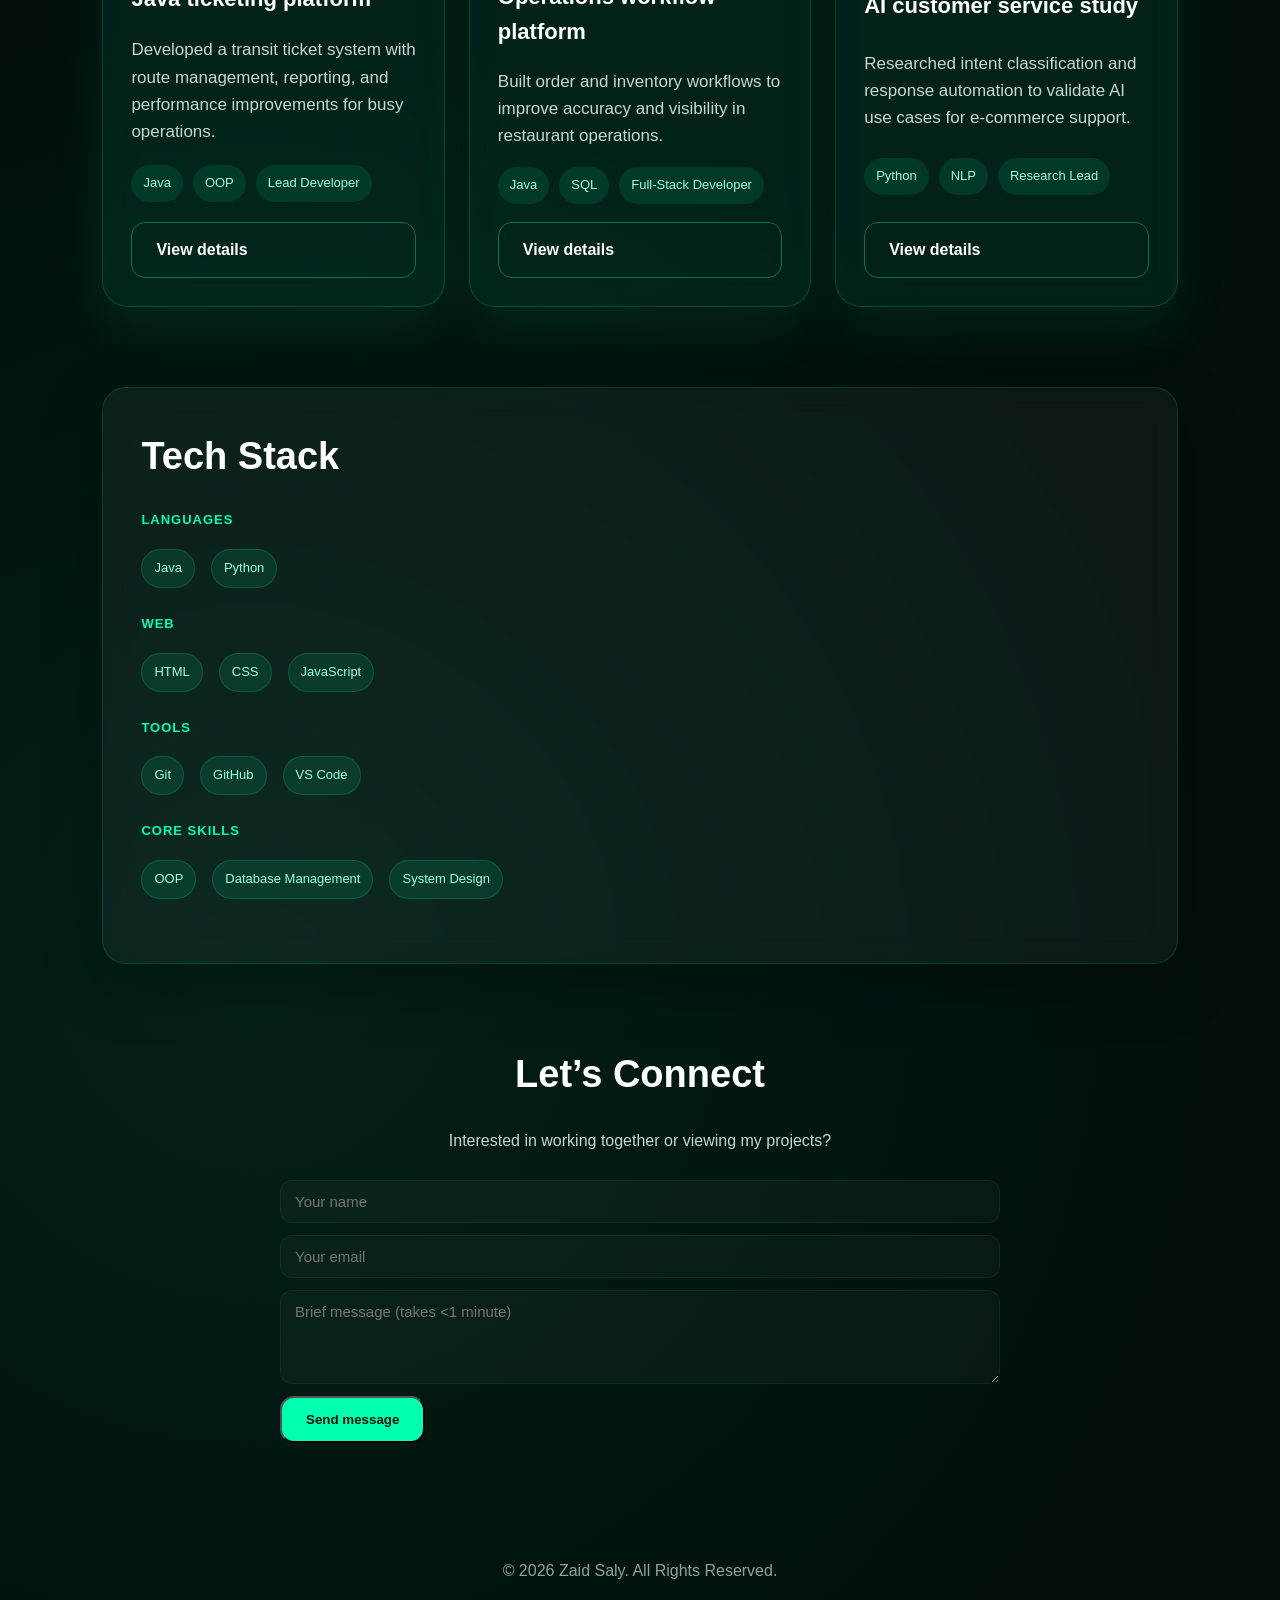
==== commit 9b728cc2: "Portfolio website - HTML, CSS, JavaScript with responsive design" ====
--- a/index.html
+++ b/index.html
@@ -21,14 +21,15 @@
   <section class="hero">
     <div class="hero-content">
     
-      <h1>Software Engineering Graduate</h1>
+      <h1>Portfolio of Practical Software Solutions</h1>
       <p class="hero-text">
-        I build clean web applications, Java systems, and practical software solutions.
+        I showcase my best work across web apps, Java systems, and AI-enabled research. Each project highlights relevant skills, clear outcomes, and a strong focus on real results.
       </p>
+      <p class="hero-note">Selected work that stands out for problem-solving, reliability, and professional impact.</p>
 
       <div class="hero-buttons">
         <a href="#projects" class="btn primary">View Projects</a>
-        <a href="cv.pdf" class="btn secondary" target="_blank">View CV</a>
+        <a href="cv.pdf" class="btn secondary" download>Download my resume</a>
       </div>
     </div>
 
@@ -38,84 +39,124 @@
   </section>
 
   <section id="about" class="section card">
-    <h2>About Me</h2>
+    <h2>Professional Profile</h2>
     <p>
-      I am Zaid Saly, a Software Engineering graduate with interest in Java development,
-      web development, database systems, and IT solutions. I enjoy building practical
-      systems that solve real problems and improve user experience.
+      I am a Software Engineering graduate who delivers practical software solutions with attention to detail and real-world value. My portfolio demonstrates work across web, backend, and AI domains with a focus on usability, reliability, and measurable outcomes.
     </p>
   </section>
 
-  <section id="projects" class="section">
-    <h2>Featured Projects</h2>
+  <section id="projects" class="section featured">
+    <div class="featured-header">
+      <div>
+        <span class="featured-badge">Featured Work</span>
+        <h2>Selected projects with strong technical impact</h2>
+      </div>
+      <p>These examples emphasize outcomes, technical depth, and the different strengths I bring to software delivery.</p>
+    </div>
 
-    <div class="project-grid">
-      <div class="project-card">
-        <h3>SmartRide Ticketing System</h3>
-        <p>
-          Java-based ticketing system using Queue, Stack, sorting, and route management logic.
-        </p>
-        <span>Java</span>
-        <span>DSA</span>
-        <span>OOP</span>
-      </div>
+    <div class="featured-grid">
+      <article class="featured-card card">
+        <div class="featured-card-top">
+          <span class="project-label">SmartRide Ticketing</span>
+          <span class="project-date">Dec 2025</span>
+        </div>
+        <h3>Java ticketing platform</h3>
+        <p>Developed a transit ticket system with route management, reporting, and performance improvements for busy operations.</p>
+        <div class="project-card-meta">
+          <span>Java</span>
+          <span>OOP</span>
+          <span>Lead Developer</span>
+        </div>
+        <a href="smartride.html" class="btn secondary">View details</a>
+      </article>
 
-      <div class="project-card">
-        <h3>Restaurant Management System</h3>
-        <p>
-          A management system designed to handle restaurant operations and improve workflow.
-        </p>
-        <span>Java</span>
-        <span>Database</span>
-        <span>System Design</span>
-      </div>
+      <article class="featured-card card">
+        <div class="featured-card-top">
+          <span class="project-label">Restaurant System</span>
+          <span class="project-date">Aug 2025</span>
+        </div>
+        <h3>Operations workflow platform</h3>
+        <p>Built order and inventory workflows to improve accuracy and visibility in restaurant operations.</p>
+        <div class="project-card-meta">
+          <span>Java</span>
+          <span>SQL</span>
+          <span>Full-Stack Developer</span>
+        </div>
+        <a href="restaurant.html" class="btn secondary">View details</a>
+      </article>
 
-      <div class="project-card">
-        <h3>AI Customer Service Research</h3>
-        <p>
-          Research project focused on AI applications in e-commerce customer service.
-        </p>
-        <span>AI</span>
-        <span>E-commerce</span>
-        <span>Research</span>
-      </div>
+      <article class="featured-card card">
+        <div class="featured-card-top">
+          <span class="project-label">AI Research</span>
+          <span class="project-date">May 2025</span>
+        </div>
+        <h3>AI customer service study</h3>
+        <p>Researched intent classification and response automation to validate AI use cases for e-commerce support.</p>
+        <div class="project-card-meta">
+          <span>Python</span>
+          <span>NLP</span>
+          <span>Research Lead</span>
+        </div>
+        <a href="ai-research.html" class="btn secondary">View details</a>
+      </article>
     </div>
+
   </section>
 
   <section id="skills" class="section card">
     <h2>Tech Stack</h2>
 
-    <div class="skills">
-      <span>Java</span>
-      <span>Python</span>
-      <span>HTML</span>
-      <span>CSS</span>
-      <span>JavaScript</span>
-      <span>Git</span>
-      <span>GitHub</span>
-      <span>VS Code</span>
-      <span>Database Management</span>
-      <span>OOP</span>
+    <div class="skills-category">
+      <h3>Languages</h3>
+      <div class="skills">
+        <span>Java</span>
+        <span>Python</span>
+      </div>
     </div>
-  </section>
 
-  <section class="section card">
-    <h2>Currently Focused On</h2>
-    <p>
-      Improving my skills in Java development, web development, database systems,
-      and data-related technologies.
-    </p>
+    <div class="skills-category">
+      <h3>Web</h3>
+      <div class="skills">
+        <span>HTML</span>
+        <span>CSS</span>
+        <span>JavaScript</span>
+      </div>
+    </div>
+
+    <div class="skills-category">
+      <h3>Tools</h3>
+      <div class="skills">
+        <span>Git</span>
+        <span>GitHub</span>
+        <span>VS Code</span>
+      </div>
+    </div>
+
+    <div class="skills-category">
+      <h3>Core Skills</h3>
+      <div class="skills">
+        <span>OOP</span>
+        <span>Database Management</span>
+        <span>System Design</span>
+      </div>
+    </div>
   </section>
 
   <section id="contact" class="section contact">
     <h2>Let’s Connect</h2>
     <p>Interested in working together or viewing my projects?</p>
 
-    <div class="hero-buttons">
-      <a href="mailto:zaidsaly81@gmail.com" class="btn primary">Email Me</a>
-      <a href="https://github.com/zaidsaly21" class="btn secondary" target="_blank">GitHub</a>
-      <a href="https://www.linkedin.com/in/zaidsaly" class="btn secondary" target="_blank">LinkedIn</a>
-    </div>
+    <form id="contact-form" class="contact-form" novalidate>
+      <input type="text" id="cf-name" name="name" placeholder="Your name" required />
+      <input type="email" id="cf-email" name="email" placeholder="Your email" required />
+      <textarea id="cf-message" name="message" placeholder="Brief message (takes <1 minute)" rows="4" required></textarea>
+
+      <div class="form-actions">
+        <button type="submit" class="btn primary">Send message</button>
+      </div>
+    </form>
+
+    
   </section>
 
   <footer>
--- a/style.css
+++ b/style.css
@@ -87,7 +87,14 @@
   max-width: 560px;
   color: #c7d8d4;
   font-size: 18px;
-  margin-bottom: 34px;
+  margin-bottom: 18px;
+}
+
+.hero-note {
+  color: #a3ffda;
+  font-size: 15px;
+  max-width: 610px;
+  margin-bottom: 28px;
 }
 
 .hero-buttons {
@@ -102,6 +109,16 @@
   text-decoration: none;
   font-weight: 600;
   transition: 0.3s;
+}
+
+.btn:focus-visible {
+  outline: 2px solid #00ffae;
+  outline-offset: 3px;
+}
+
+.nav-links a:focus-visible {
+  outline: 2px solid #00ffae;
+  outline-offset: 3px;
 }
 
 .primary {
@@ -159,6 +176,8 @@
   color: #c7d8d4;
   font-size: 17px;
 }
+
+
 
 /* Projects */
 .project-grid {
@@ -203,6 +222,19 @@
 }
 
 /* Skills */
+.skills-category {
+  margin-bottom: 26px;
+}
+
+.skills-category h3 {
+  font-size: 13px;
+  font-weight: 600;
+  color: #00ffae;
+  text-transform: uppercase;
+  letter-spacing: 1px;
+  margin-bottom: 12px;
+}
+
 .skills {
   display: flex;
   flex-wrap: wrap;
@@ -221,6 +253,59 @@
 
 .contact .hero-buttons {
   justify-content: center;
+}
+
+/* CTA tweaks */
+.cta-primary {
+  padding: 16px 28px;
+  font-size: 18px;
+  border-radius: 18px;
+  box-shadow: 0 18px 50px rgba(0, 255, 174, 0.18);
+}
+
+.contact .hero-buttons .secondary {
+  min-width: 140px;
+}
+
+/* Contact form */
+.contact-form {
+  margin: 20px auto 28px;
+  max-width: 720px;
+  display: grid;
+  gap: 12px;
+}
+
+.contact-form input,
+.contact-form textarea {
+  width: 100%;
+  padding: 12px 14px;
+  border-radius: 12px;
+  background: rgba(255,255,255,0.03);
+  border: 1px solid rgba(0,255,174,0.08);
+  color: #e7fff4;
+  font-size: 15px;
+}
+
+.contact-form textarea { resize: vertical; }
+
+.form-actions {
+  display: flex;
+  gap: 12px;
+  align-items: center;
+}
+
+.form-note {
+  color: #c7d8d4;
+  font-size: 14px;
+  margin-top: 8px;
+}
+
+.contact-form a { text-decoration: none; }
+
+.sr-only {
+  position: absolute !important;
+  width: 1px; height: 1px; padding: 0; margin: -1px; overflow: hidden;
+  clip: rect(0,0,0,0); white-space: nowrap; border: 0;
 }
 
 /* Footer */
@@ -266,4 +351,212 @@
     width: 280px;
     height: 360px;
   }
+}
+
+/* Featured project section */
+.featured {
+  margin-top: 40px;
+}
+
+.featured-header {
+  display: flex;
+  flex-direction: column;
+  gap: 16px;
+  margin-bottom: 30px;
+}
+
+.featured-badge {
+  display: inline-block;
+  background: rgba(0,255,174,0.12);
+  color: #00ffae;
+  padding: 6px 12px;
+  border-radius: 999px;
+  font-weight: 700;
+  margin-bottom: 14px;
+}
+
+.featured-header h2 {
+  font-size: clamp(32px, 3vw, 40px);
+  margin-bottom: 8px;
+}
+
+.featured-header p {
+  max-width: 720px;
+  color: #b8f5df;
+}
+
+.featured-grid {
+  display: grid;
+  grid-template-columns: repeat(3, minmax(0, 1fr));
+  gap: 24px;
+}
+
+.featured-card {
+  display: flex;
+  flex-direction: column;
+  justify-content: space-between;
+  gap: 18px;
+  padding: 28px;
+  border-radius: 26px;
+  background: rgba(0, 255, 174, 0.08);
+  border: 1px solid rgba(0, 255, 174, 0.18);
+  box-shadow: 0 22px 55px rgba(0, 255, 174, 0.08);
+}
+
+.featured-card-top {
+  display: flex;
+  justify-content: space-between;
+  align-items: center;
+  gap: 12px;
+}
+
+.project-label,
+.project-date {
+  display: inline-flex;
+  align-items: center;
+  gap: 6px;
+  padding: 8px 12px;
+  border-radius: 999px;
+  font-size: 13px;
+  background: rgba(0, 255, 174, 0.12);
+  color: #d8fff2;
+}
+
+.featured-card h3 {
+  font-size: 22px;
+}
+
+.project-card-meta {
+  display: flex;
+  flex-wrap: wrap;
+  gap: 10px;
+}
+
+.project-card-meta span {
+  display: inline-flex;
+  align-items: center;
+  padding: 8px 12px;
+  border-radius: 999px;
+  background: rgba(0, 255, 174, 0.1);
+  color: #9effdd;
+  font-size: 13px;
+}
+
+@media (max-width: 1000px) {
+  .featured-grid {
+    grid-template-columns: repeat(2, minmax(0, 1fr));
+  }
+}
+
+@media (max-width: 700px) {
+  .featured-grid {
+    grid-template-columns: 1fr;
+  }
+}
+
+.project-thumb img {
+  width: 100%;
+  height: 140px;
+  object-fit: cover;
+  border-radius: 12px;
+  margin-bottom: 10px;
+}
+
+.project-thumb h3 {
+  font-size: 18px;
+  margin-bottom: 6px;
+}
+
+@media (max-width: 900px) {
+  .featured-inner {
+    grid-template-columns: 1fr;
+  }
+}
+
+/* Project detail sections */
+.project-details {
+  margin-top: 22px;
+  padding: 20px;
+  background: rgba(255,255,255,0.02);
+  border-radius: 14px;
+  border: 1px solid rgba(0,255,174,0.06);
+}
+
+.project-details h2 {
+  margin-top: 12px;
+  margin-bottom: 10px;
+  font-size: 20px;
+}
+
+.project-details ul { margin-left: 18px; }
+
+.project-details a.btn { margin-right: 10px; }
+
+.project-meta,
+.project-thumb-meta {
+  display: flex;
+  flex-wrap: wrap;
+  gap: 10px;
+  margin: 14px 0;
+}
+
+.project-meta span,
+.project-thumb-meta span {
+  background: rgba(0,255,174,0.1);
+  color: #9effdd;
+  border: 1px solid rgba(0,255,174,0.16);
+  border-radius: 999px;
+  padding: 7px 12px;
+  font-size: 14px;
+}
+
+.project-summary h3 {
+  margin-bottom: 10px;
+}
+
+.project-summary ul {
+  margin-left: 18px;
+  margin-bottom: 18px;
+}
+
+.project-summary li {
+  margin-bottom: 8px;
+}
+
+/* Project page navigation */
+.project-nav {
+  display: flex;
+  gap: 12px;
+  margin-top: 18px;
+  align-items: center;
+}
+
+.project-nav a.btn {
+  padding: 10px 14px;
+  border-radius: 10px;
+}
+
+.back-to-top {
+  position: fixed;
+  right: 20px;
+  bottom: 20px;
+  width: 48px;
+  height: 48px;
+  display: inline-flex;
+  justify-content: center;
+  align-items: center;
+  background: rgba(0, 255, 174, 0.12);
+  color: #ffffff;
+  border: 1px solid rgba(0, 255, 174, 0.35);
+  border-radius: 50%;
+  text-decoration: none;
+  font-size: 22px;
+  transition: transform 0.2s ease, background 0.2s ease;
+  z-index: 1000;
+}
+
+.back-to-top:hover,
+.back-to-top:focus-visible {
+  transform: translateY(-3px);
+  background: rgba(0, 255, 174, 0.2);
 }
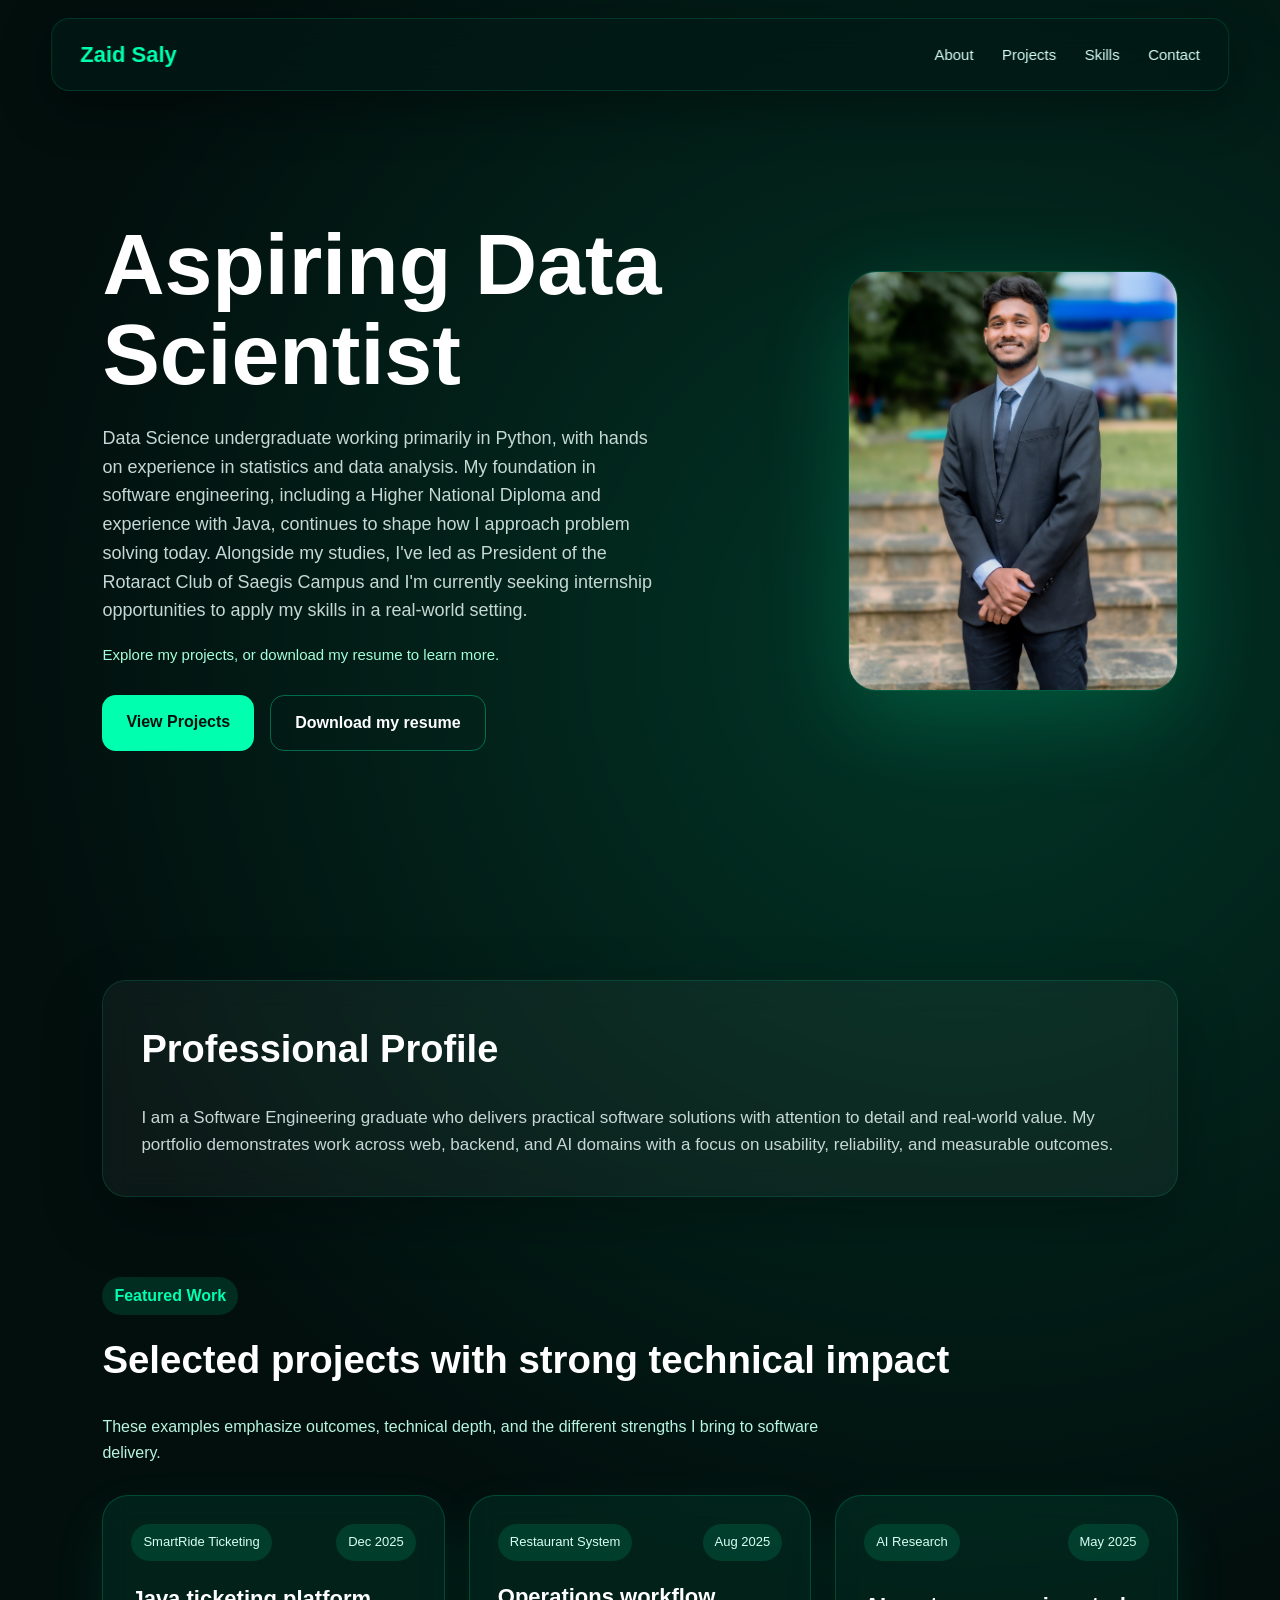
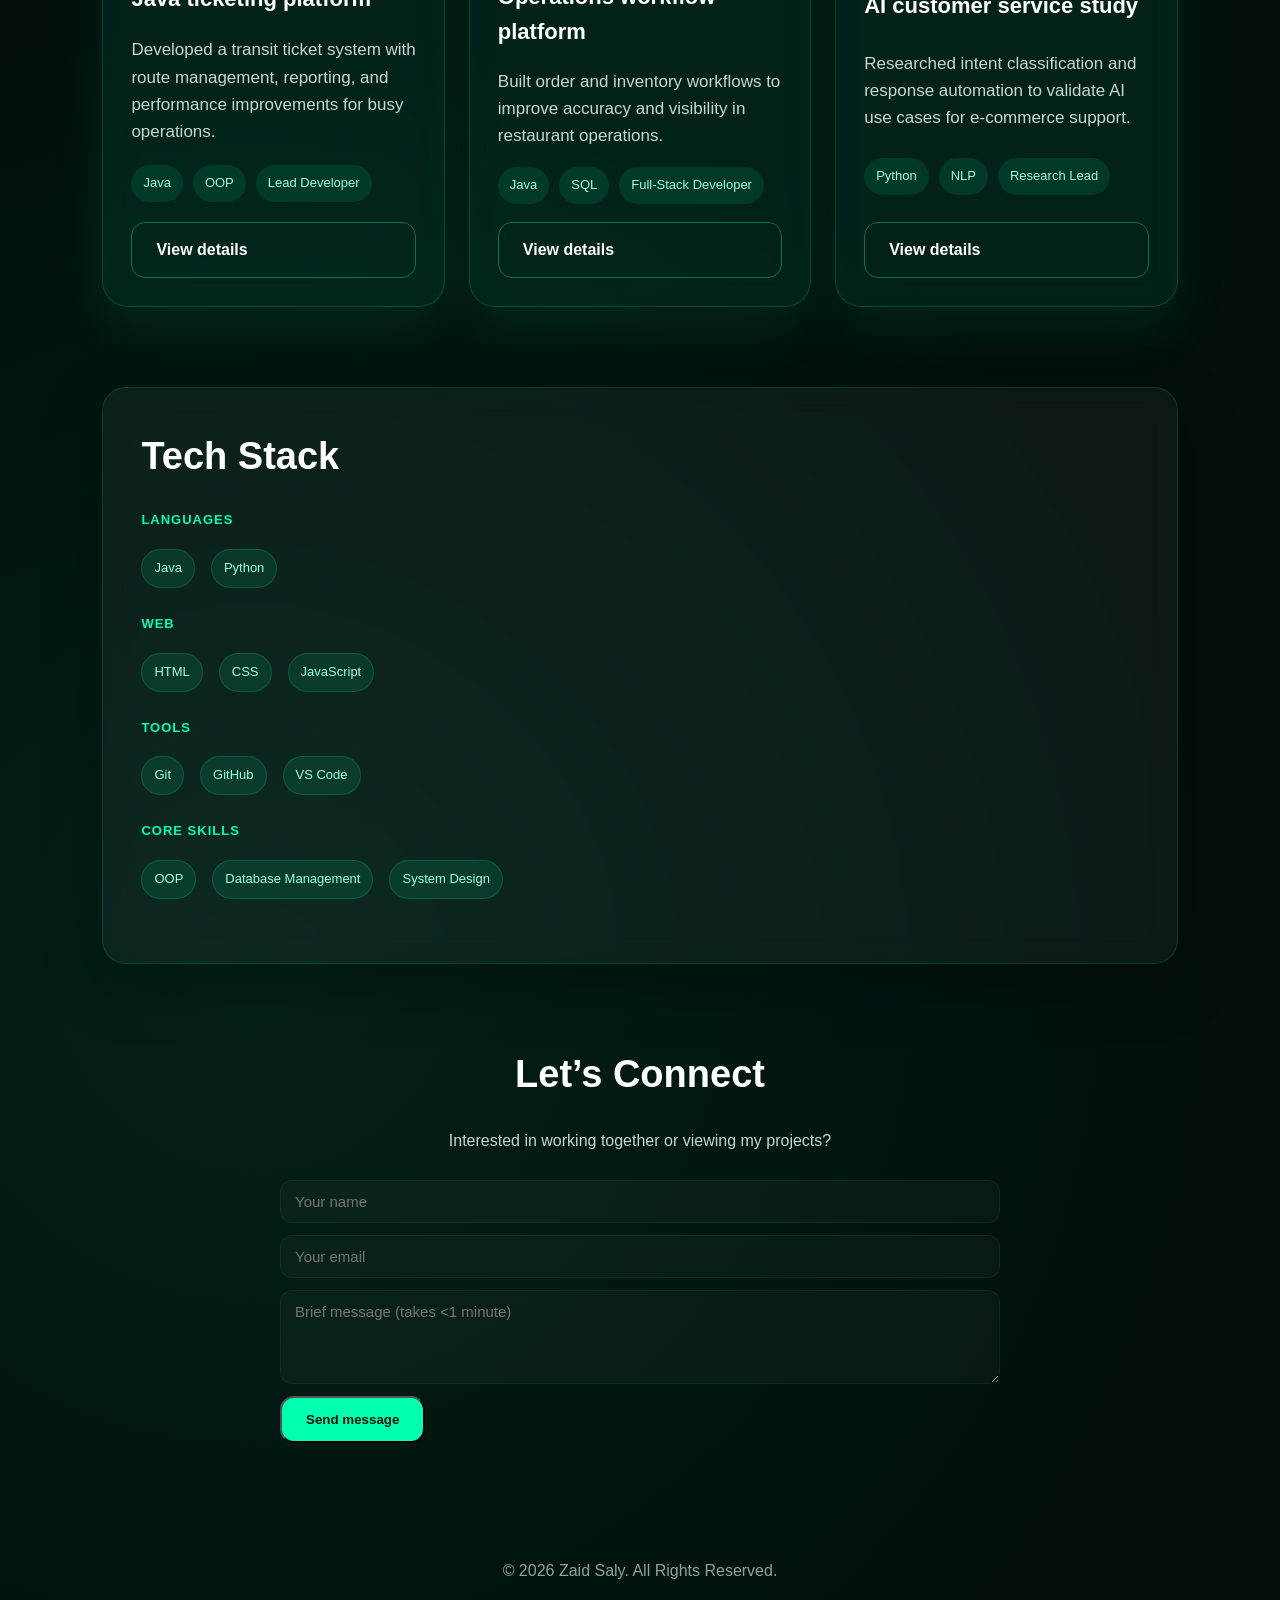
==== commit fd09d65c: "Update index.html" ====
--- a/index.html
+++ b/index.html
@@ -21,11 +21,11 @@
   <section class="hero">
     <div class="hero-content">
     
-      <h1>Portfolio of Practical Software Solutions</h1>
+      <h1>Aspiring Data Scientist</h1>
       <p class="hero-text">
-        I showcase my best work across web apps, Java systems, and AI-enabled research. Each project highlights relevant skills, clear outcomes, and a strong focus on real results.
-      </p>
-      <p class="hero-note">Selected work that stands out for problem-solving, reliability, and professional impact.</p>
+Data Science undergraduate working primarily in Python, with hands on experience in statistics and data analysis. My foundation in software engineering, including a Higher National Diploma and experience with Java, continues to shape how I approach problem solving today. Alongside my studies, I've led as President of the Rotaract Club of Saegis Campus and I'm currently seeking internship opportunities to apply my skills in a real-world setting.      </p>
+      <p class="hero-note">Explore my projects, or download my resume to learn more.
+</p>
 
       <div class="hero-buttons">
         <a href="#projects" class="btn primary">View Projects</a>
@@ -165,4 +165,4 @@
 
   <script src="script.js"></script>
 </body>
-</html>+</html>
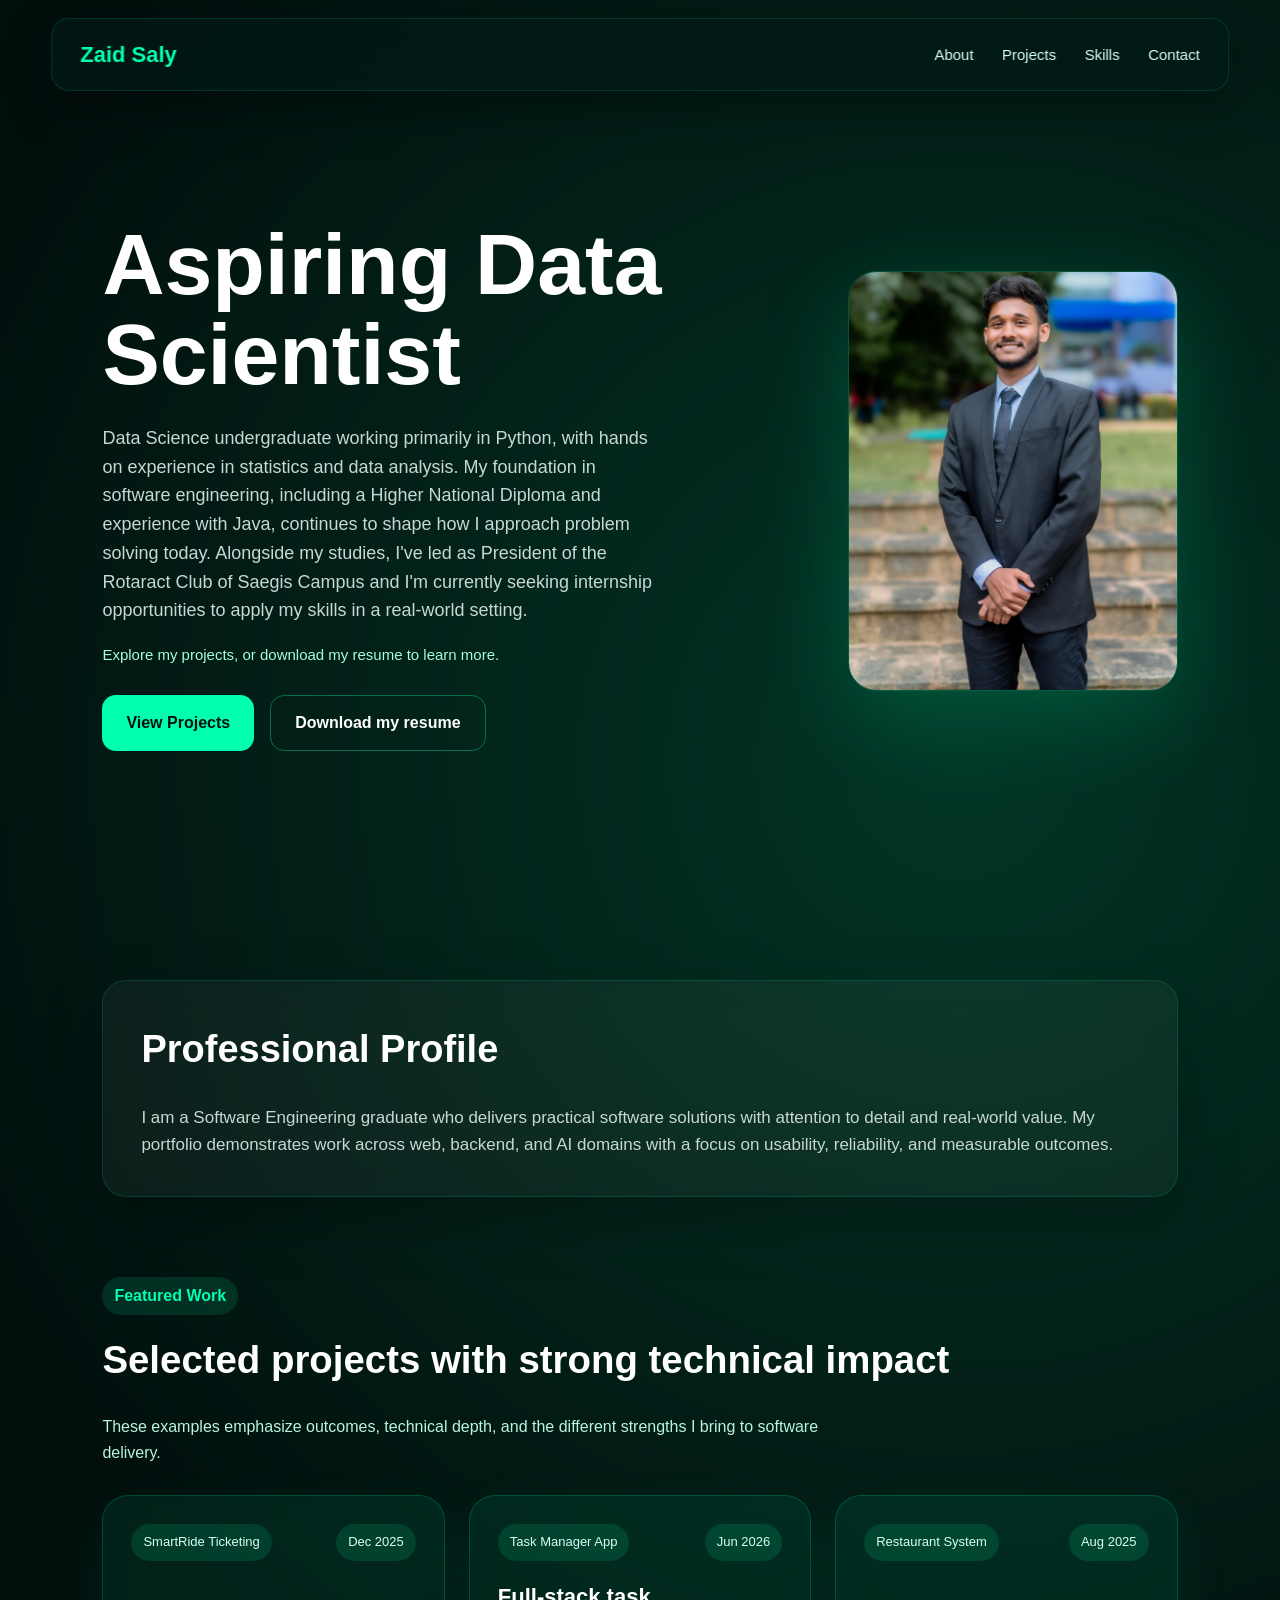
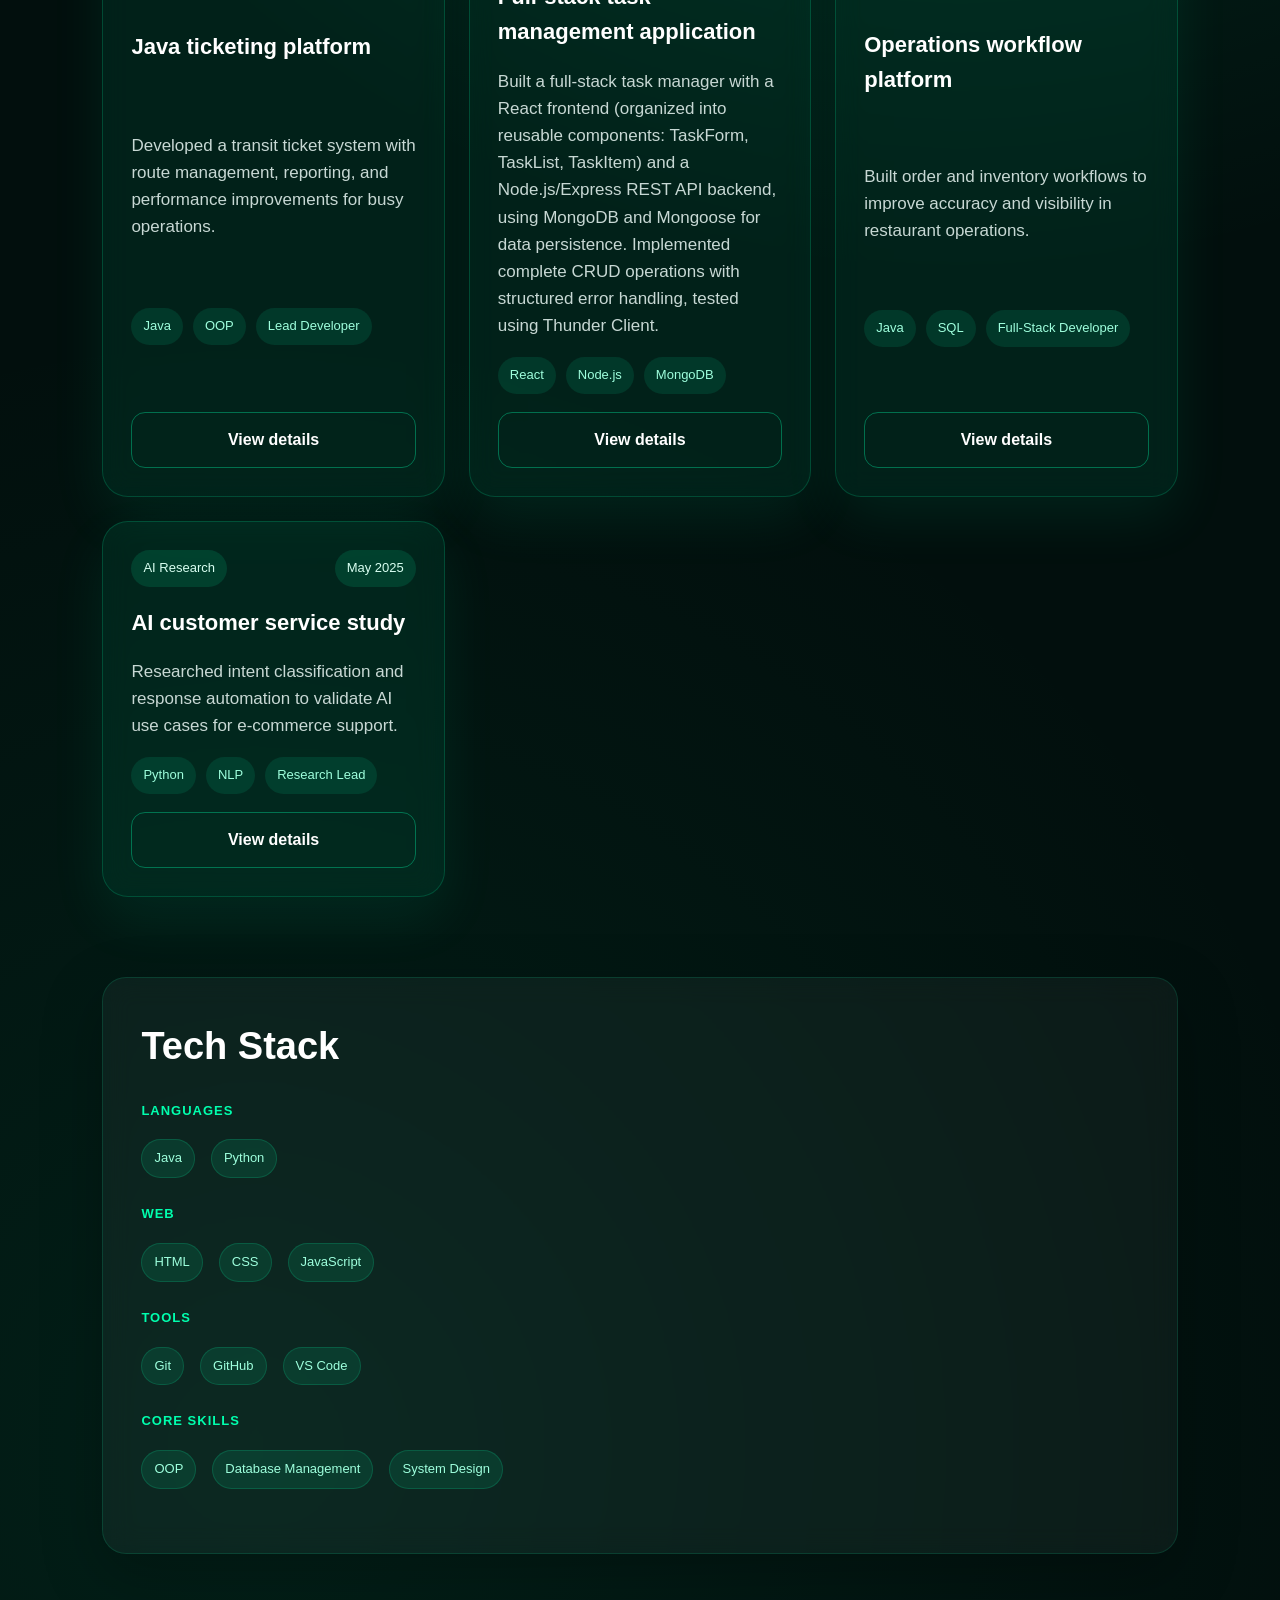
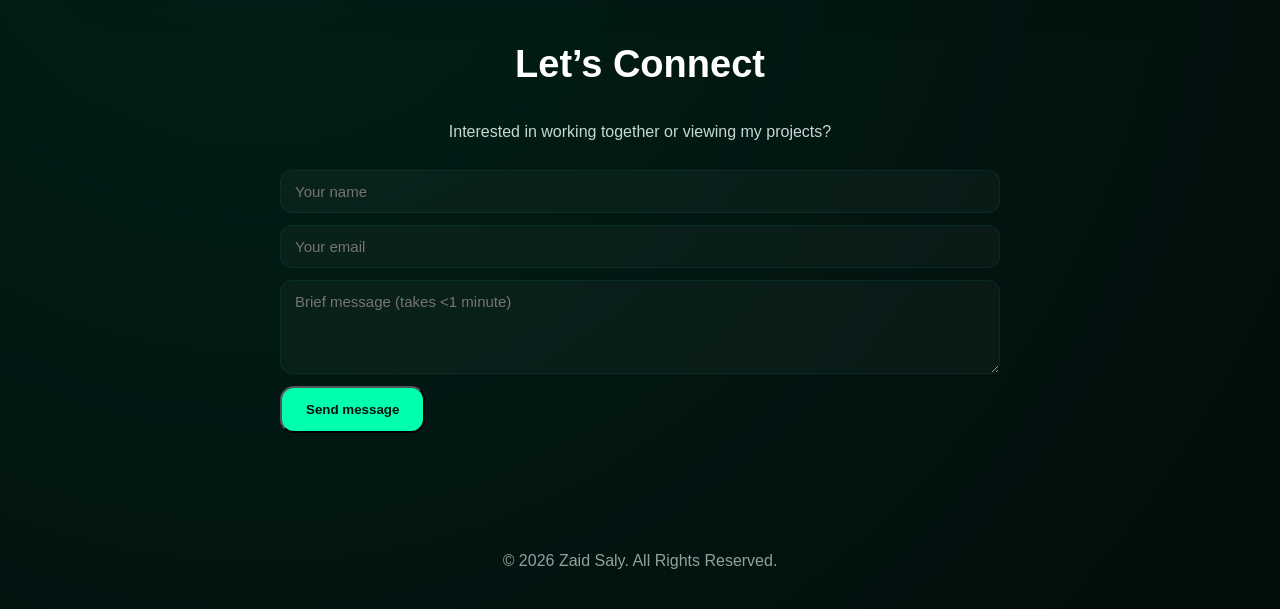
==== commit df7905f5: "add task manager page" ====
--- a/index.html
+++ b/index.html
@@ -71,6 +71,21 @@
       </article>
 
       <article class="featured-card card">
+  <div class="featured-card-top">
+    <span class="project-label">Task Manager App</span>
+    <span class="project-date">Jun 2026</span>
+  </div>
+  <h3>Full-stack task management application</h3>
+  <p>Built a full-stack task manager with a React frontend (organized into reusable components: TaskForm, TaskList, TaskItem) and a Node.js/Express REST API backend, using MongoDB and Mongoose for data persistence. Implemented complete CRUD operations with structured error handling, tested using Thunder Client.</p>
+  <div class="project-card-meta">
+    <span>React</span>
+    <span>Node.js</span>
+    <span>MongoDB</span>
+  </div>
+  <a href="taskmanager.html" class="btn secondary">View details</a>
+</article>
+
+      <article class="featured-card card">
         <div class="featured-card-top">
           <span class="project-label">Restaurant System</span>
           <span class="project-date">Aug 2025</span>
@@ -97,6 +112,7 @@
           <span>NLP</span>
           <span>Research Lead</span>
         </div>
+        
         <a href="ai-research.html" class="btn secondary">View details</a>
       </article>
     </div>
--- a/style.css
+++ b/style.css
@@ -104,6 +104,9 @@
 }
 
 .btn {
+  display: inline-flex;
+  align-items: center;
+  justify-content: center;
   padding: 14px 24px;
   border-radius: 14px;
   text-decoration: none;
@@ -559,4 +562,4 @@
 .back-to-top:focus-visible {
   transform: translateY(-3px);
   background: rgba(0, 255, 174, 0.2);
-}+}
